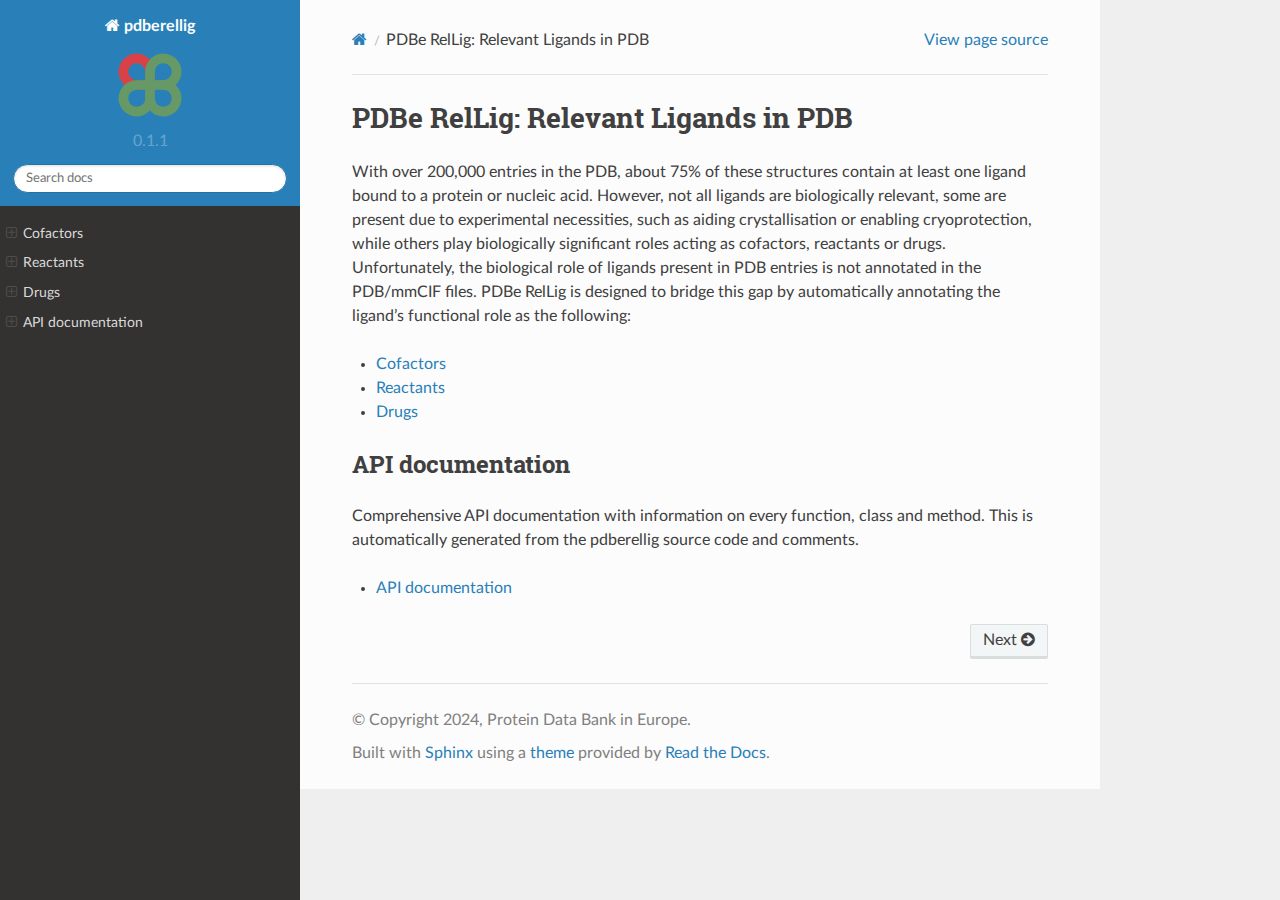
==== index.html @ 91ac5094 "deploy: 54337a96a2cb39eac7a4ba0f6987382b435b58b2" ====
<!DOCTYPE html>
<html class="writer-html5" lang="en" >
<head>
  <meta charset="utf-8" /><meta name="generator" content="Docutils 0.18.1: http://docutils.sourceforge.net/" />

  <meta name="viewport" content="width=device-width, initial-scale=1.0" />
  <title>PDBe RelLig: Relevant Ligands in PDB &mdash; pdberellig 0.1.1 documentation</title>
      <link rel="stylesheet" href="_static/pygments.css" type="text/css" />
      <link rel="stylesheet" href="_static/css/theme.css" type="text/css" />
      <link rel="stylesheet" href="_static/css/styles.css" type="text/css" />
  <!--[if lt IE 9]>
    <script src="_static/js/html5shiv.min.js"></script>
  <![endif]-->
  
        <script src="_static/jquery.js?v=5d32c60e"></script>
        <script src="_static/_sphinx_javascript_frameworks_compat.js?v=2cd50e6c"></script>
        <script src="_static/documentation_options.js?v=a58bc63e"></script>
        <script src="_static/doctools.js?v=9a2dae69"></script>
        <script src="_static/sphinx_highlight.js?v=dc90522c"></script>
    <script src="_static/js/theme.js"></script>
    <link rel="index" title="Index" href="genindex.html" />
    <link rel="search" title="Search" href="search.html" />
    <link rel="next" title="Cofactors" href="documentation/cofactors.html" /> 
</head>

<body class="wy-body-for-nav"> 
  <div class="wy-grid-for-nav">
    <nav data-toggle="wy-nav-shift" class="wy-nav-side">
      <div class="wy-side-scroll">
        <div class="wy-side-nav-search" >

          
          
          <a href="#" class="icon icon-home">
            pdberellig
              <img src="_static/logo.png" class="logo" alt="Logo"/>
          </a>
              <div class="version">
                0.1.1
              </div>
<div role="search">
  <form id="rtd-search-form" class="wy-form" action="search.html" method="get">
    <input type="text" name="q" placeholder="Search docs" aria-label="Search docs" />
    <input type="hidden" name="check_keywords" value="yes" />
    <input type="hidden" name="area" value="default" />
  </form>
</div>
        </div><div class="wy-menu wy-menu-vertical" data-spy="affix" role="navigation" aria-label="Navigation menu">
              <ul>
<li class="toctree-l1"><a class="reference internal" href="documentation/cofactors.html">Cofactors</a><ul>
<li class="toctree-l2"><a class="reference internal" href="documentation/cofactors.html#annotation-process">Annotation process</a></li>
<li class="toctree-l2"><a class="reference internal" href="documentation/cofactors.html#data">Data</a></li>
<li class="toctree-l2"><a class="reference internal" href="documentation/cofactors.html#examples">Examples</a></li>
</ul>
</li>
<li class="toctree-l1"><a class="reference internal" href="documentation/reactants.html">Reactants</a><ul>
<li class="toctree-l2"><a class="reference internal" href="documentation/reactants.html#annotation-process">Annotation process</a></li>
<li class="toctree-l2"><a class="reference internal" href="documentation/reactants.html#example">Example</a></li>
</ul>
</li>
<li class="toctree-l1"><a class="reference internal" href="documentation/drugs.html">Drugs</a><ul>
<li class="toctree-l2"><a class="reference internal" href="documentation/drugs.html#annotation-process">Annotation process</a></li>
<li class="toctree-l2"><a class="reference internal" href="documentation/drugs.html#example">Example</a></li>
</ul>
</li>
</ul>
<ul>
<li class="toctree-l1"><a class="reference internal" href="api.html">API documentation</a><ul>
<li class="toctree-l2"><a class="reference internal" href="pdberellig.core.html">core</a><ul>
<li class="toctree-l3"><a class="reference internal" href="pdberellig.core.html#pdberellig-core-cofactors">pdberellig.core.cofactors</a></li>
<li class="toctree-l3"><a class="reference internal" href="pdberellig.core.html#pdberellig-core-reactants">pdberellig.core.reactants</a></li>
<li class="toctree-l3"><a class="reference internal" href="pdberellig.core.html#pdberellig-core-drugs">pdberellig.core.drugs</a></li>
</ul>
</li>
<li class="toctree-l2"><a class="reference internal" href="pdberellig.helpers.html">helpers</a><ul>
<li class="toctree-l3"><a class="reference internal" href="pdberellig.helpers.html#pdberellig-helpers-utils">pdberellig.helpers.utils</a></li>
<li class="toctree-l3"><a class="reference internal" href="pdberellig.helpers.html#module-pdberellig.helpers.file_utils">pdberellig.helpers.file_utils</a><ul>
<li class="toctree-l4"><a class="reference internal" href="pdberellig.helpers.html#pdberellig.helpers.file_utils.get_chebi_iterator"><code class="docutils literal notranslate"><span class="pre">get_chebi_iterator()</span></code></a></li>
<li class="toctree-l4"><a class="reference internal" href="pdberellig.helpers.html#pdberellig.helpers.file_utils.get_cif_path"><code class="docutils literal notranslate"><span class="pre">get_cif_path()</span></code></a></li>
</ul>
</li>
</ul>
</li>
</ul>
</li>
</ul>

        </div>
      </div>
    </nav>

    <section data-toggle="wy-nav-shift" class="wy-nav-content-wrap"><nav class="wy-nav-top" aria-label="Mobile navigation menu" >
          <i data-toggle="wy-nav-top" class="fa fa-bars"></i>
          <a href="#">pdberellig</a>
      </nav>

      <div class="wy-nav-content">
        <div class="rst-content">
          <div role="navigation" aria-label="Page navigation">
  <ul class="wy-breadcrumbs">
      <li><a href="#" class="icon icon-home" aria-label="Home"></a></li>
      <li class="breadcrumb-item active">PDBe RelLig: Relevant Ligands in PDB</li>
      <li class="wy-breadcrumbs-aside">
            <a href="_sources/index.md.txt" rel="nofollow"> View page source</a>
      </li>
  </ul>
  <hr/>
</div>
          <div role="main" class="document" itemscope="itemscope" itemtype="http://schema.org/Article">
           <div itemprop="articleBody">
             
  <section id="pdbe-rellig-relevant-ligands-in-pdb">
<h1>PDBe RelLig: Relevant Ligands in PDB<a class="headerlink" href="#pdbe-rellig-relevant-ligands-in-pdb" title="Link to this heading"></a></h1>
<p>With over 200,000 entries in the PDB, about 75% of these structures contain at least one ligand bound to a protein or nucleic acid. However, not all ligands are biologically relevant, some are present due to experimental necessities, such as aiding crystallisation or enabling cryoprotection, while others play biologically significant roles acting as cofactors, reactants or drugs. Unfortunately, the biological role of ligands present in PDB entries is not annotated in the PDB/mmCIF files.
PDBe RelLig is designed to bridge this gap by automatically annotating the ligand’s functional role as the following:</p>
<div class="toctree-wrapper compound">
<ul>
<li class="toctree-l1"><a class="reference internal" href="documentation/cofactors.html">Cofactors</a></li>
<li class="toctree-l1"><a class="reference internal" href="documentation/reactants.html">Reactants</a></li>
<li class="toctree-l1"><a class="reference internal" href="documentation/drugs.html">Drugs</a></li>
</ul>
</div>
<section id="api-documentation">
<h2>API documentation<a class="headerlink" href="#api-documentation" title="Link to this heading"></a></h2>
<p>Comprehensive API documentation with information on every function, class and method. This is automatically generated from the pdberellig source code and comments.</p>
<div class="toctree-wrapper compound">
<ul>
<li class="toctree-l1"><a class="reference internal" href="api.html">API documentation</a></li>
</ul>
</div>
</section>
</section>


           </div>
          </div>
          <footer><div class="rst-footer-buttons" role="navigation" aria-label="Footer">
        <a href="documentation/cofactors.html" class="btn btn-neutral float-right" title="Cofactors" accesskey="n" rel="next">Next <span class="fa fa-arrow-circle-right" aria-hidden="true"></span></a>
    </div>

  <hr/>

  <div role="contentinfo">
    <p>&#169; Copyright 2024, Protein Data Bank in Europe.</p>
  </div>

  Built with <a href="https://www.sphinx-doc.org/">Sphinx</a> using a
    <a href="https://github.com/readthedocs/sphinx_rtd_theme">theme</a>
    provided by <a href="https://readthedocs.org">Read the Docs</a>.
   

</footer>
        </div>
      </div>
    </section>
  </div>
  <script>
      jQuery(function () {
          SphinxRtdTheme.Navigation.enable(true);
      });
  </script> 

</body>
</html>
---- _static/pygments.css ----
pre { line-height: 125%; }
td.linenos .normal { color: inherit; background-color: transparent; padding-left: 5px; padding-right: 5px; }
span.linenos { color: inherit; background-color: transparent; padding-left: 5px; padding-right: 5px; }
td.linenos .special { color: #000000; background-color: #ffffc0; padding-left: 5px; padding-right: 5px; }
span.linenos.special { color: #000000; background-color: #ffffc0; padding-left: 5px; padding-right: 5px; }
.highlight .hll { background-color: #ffffcc }
.highlight { background: #eeffcc; }
.highlight .c { color: #408090; font-style: italic } /* Comment */
.highlight .err { border: 1px solid #FF0000 } /* Error */
.highlight .k { color: #007020; font-weight: bold } /* Keyword */
.highlight .o { color: #666666 } /* Operator */
.highlight .ch { color: #408090; font-style: italic } /* Comment.Hashbang */
.highlight .cm { color: #408090; font-style: italic } /* Comment.Multiline */
.highlight .cp { color: #007020 } /* Comment.Preproc */
.highlight .cpf { color: #408090; font-style: italic } /* Comment.PreprocFile */
.highlight .c1 { color: #408090; font-style: italic } /* Comment.Single */
.highlight .cs { color: #408090; background-color: #fff0f0 } /* Comment.Special */
.highlight .gd { color: #A00000 } /* Generic.Deleted */
.highlight .ge { font-style: italic } /* Generic.Emph */
.highlight .ges { font-weight: bold; font-style: italic } /* Generic.EmphStrong */
.highlight .gr { color: #FF0000 } /* Generic.Error */
.highlight .gh { color: #000080; font-weight: bold } /* Generic.Heading */
.highlight .gi { color: #00A000 } /* Generic.Inserted */
.highlight .go { color: #333333 } /* Generic.Output */
.highlight .gp { color: #c65d09; font-weight: bold } /* Generic.Prompt */
.highlight .gs { font-weight: bold } /* Generic.Strong */
.highlight .gu { color: #800080; font-weight: bold } /* Generic.Subheading */
.highlight .gt { color: #0044DD } /* Generic.Traceback */
.highlight .kc { color: #007020; font-weight: bold } /* Keyword.Constant */
.highlight .kd { color: #007020; font-weight: bold } /* Keyword.Declaration */
.highlight .kn { color: #007020; font-weight: bold } /* Keyword.Namespace */
.highlight .kp { color: #007020 } /* Keyword.Pseudo */
.highlight .kr { color: #007020; font-weight: bold } /* Keyword.Reserved */
.highlight .kt { color: #902000 } /* Keyword.Type */
.highlight .m { color: #208050 } /* Literal.Number */
.highlight .s { color: #4070a0 } /* Literal.String */
.highlight .na { color: #4070a0 } /* Name.Attribute */
.highlight .nb { color: #007020 } /* Name.Builtin */
.highlight .nc { color: #0e84b5; font-weight: bold } /* Name.Class */
.highlight .no { color: #60add5 } /* Name.Constant */
.highlight .nd { color: #555555; font-weight: bold } /* Name.Decorator */
.highlight .ni { color: #d55537; font-weight: bold } /* Name.Entity */
.highlight .ne { color: #007020 } /* Name.Exception */
.highlight .nf { color: #06287e } /* Name.Function */
.highlight .nl { color: #002070; font-weight: bold } /* Name.Label */
.highlight .nn { color: #0e84b5; font-weight: bold } /* Name.Namespace */
.highlight .nt { color: #062873; font-weight: bold } /* Name.Tag */
.highlight .nv { color: #bb60d5 } /* Name.Variable */
.highlight .ow { color: #007020; font-weight: bold } /* Operator.Word */
.highlight .w { color: #bbbbbb } /* Text.Whitespace */
.highlight .mb { color: #208050 } /* Literal.Number.Bin */
.highlight .mf { color: #208050 } /* Literal.Number.Float */
.highlight .mh { color: #208050 } /* Literal.Number.Hex */
.highlight .mi { color: #208050 } /* Literal.Number.Integer */
.highlight .mo { color: #208050 } /* Literal.Number.Oct */
.highlight .sa { color: #4070a0 } /* Literal.String.Affix */
.highlight .sb { color: #4070a0 } /* Literal.String.Backtick */
.highlight .sc { color: #4070a0 } /* Literal.String.Char */
.highlight .dl { color: #4070a0 } /* Literal.String.Delimiter */
.highlight .sd { color: #4070a0; font-style: italic } /* Literal.String.Doc */
.highlight .s2 { color: #4070a0 } /* Literal.String.Double */
.highlight .se { color: #4070a0; font-weight: bold } /* Literal.String.Escape */
.highlight .sh { color: #4070a0 } /* Literal.String.Heredoc */
.highlight .si { color: #70a0d0; font-style: italic } /* Literal.String.Interpol */
.highlight .sx { color: #c65d09 } /* Literal.String.Other */
.highlight .sr { color: #235388 } /* Literal.String.Regex */
.highlight .s1 { color: #4070a0 } /* Literal.String.Single */
.highlight .ss { color: #517918 } /* Literal.String.Symbol */
.highlight .bp { color: #007020 } /* Name.Builtin.Pseudo */
.highlight .fm { color: #06287e } /* Name.Function.Magic */
.highlight .vc { color: #bb60d5 } /* Name.Variable.Class */
.highlight .vg { color: #bb60d5 } /* Name.Variable.Global */
.highlight .vi { color: #bb60d5 } /* Name.Variable.Instance */
.highlight .vm { color: #bb60d5 } /* Name.Variable.Magic */
.highlight .il { color: #208050 } /* Literal.Number.Integer.Long */
---- _static/css/theme.css ----
html{box-sizing:border-box}*,:after,:before{box-sizing:inherit}article,aside,details,figcaption,figure,footer,header,hgroup,nav,section{display:block}audio,canvas,video{display:inline-block;*display:inline;*zoom:1}[hidden],audio:not([controls]){display:none}*{-webkit-box-sizing:border-box;-moz-box-sizing:border-box;box-sizing:border-box}html{font-size:100%;-webkit-text-size-adjust:100%;-ms-text-size-adjust:100%}body{margin:0}a:active,a:hover{outline:0}abbr[title]{border-bottom:1px dotted}b,strong{font-weight:700}blockquote{margin:0}dfn{font-style:italic}ins{background:#ff9;text-decoration:none}ins,mark{color:#000}mark{background:#ff0;font-style:italic;font-weight:700}.rst-content code,.rst-content tt,code,kbd,pre,samp{font-family:monospace,serif;_font-family:courier new,monospace;font-size:1em}pre{white-space:pre}q{quotes:none}q:after,q:before{content:"";content:none}small{font-size:85%}sub,sup{font-size:75%;line-height:0;position:relative;vertical-align:baseline}sup{top:-.5em}sub{bottom:-.25em}dl,ol,ul{margin:0;padding:0;list-style:none;list-style-image:none}li{list-style:none}dd{margin:0}img{border:0;-ms-interpolation-mode:bicubic;vertical-align:middle;max-width:100%}svg:not(:root){overflow:hidden}figure,form{margin:0}label{cursor:pointer}button,input,select,textarea{font-size:100%;margin:0;vertical-align:baseline;*vertical-align:middle}button,input{line-height:normal}button,input[type=button],input[type=reset],input[type=submit]{cursor:pointer;-webkit-appearance:button;*overflow:visible}button[disabled],input[disabled]{cursor:default}input[type=search]{-webkit-appearance:textfield;-moz-box-sizing:content-box;-webkit-box-sizing:content-box;box-sizing:content-box}textarea{resize:vertical}table{border-collapse:collapse;border-spacing:0}td{vertical-align:top}.chromeframe{margin:.2em 0;background:#ccc;color:#000;padding:.2em 0}.ir{display:block;border:0;text-indent:-999em;overflow:hidden;background-color:transparent;background-repeat:no-repeat;text-align:left;direction:ltr;*line-height:0}.ir br{display:none}.hidden{display:none!important;visibility:hidden}.visuallyhidden{border:0;clip:rect(0 0 0 0);height:1px;margin:-1px;overflow:hidden;padding:0;position:absolute;width:1px}.visuallyhidden.focusable:active,.visuallyhidden.focusable:focus{clip:auto;height:auto;margin:0;overflow:visible;position:static;width:auto}.invisible{visibility:hidden}.relative{position:relative}big,small{font-size:100%}@media print{body,html,section{background:none!important}*{box-shadow:none!important;text-shadow:none!important;filter:none!important;-ms-filter:none!important}a,a:visited{text-decoration:underline}.ir a:after,a[href^="#"]:after,a[href^="javascript:"]:after{content:""}blockquote,pre{page-break-inside:avoid}thead{display:table-header-group}img,tr{page-break-inside:avoid}img{max-width:100%!important}@page{margin:.5cm}.rst-content .toctree-wrapper>p.caption,h2,h3,p{orphans:3;widows:3}.rst-content .toctree-wrapper>p.caption,h2,h3{page-break-after:avoid}}.btn,.fa:before,.icon:before,.rst-content .admonition,.rst-content .admonition-title:before,.rst-content .admonition-todo,.rst-content .attention,.rst-content .caution,.rst-content .code-block-caption .headerlink:before,.rst-content .danger,.rst-content .eqno .headerlink:before,.rst-content .error,.rst-content .hint,.rst-content .important,.rst-content .note,.rst-content .seealso,.rst-content .tip,.rst-content .warning,.rst-content code.download span:first-child:before,.rst-content dl dt .headerlink:before,.rst-content h1 .headerlink:before,.rst-content h2 .headerlink:before,.rst-content h3 .headerlink:before,.rst-content h4 .headerlink:before,.rst-content h5 .headerlink:before,.rst-content h6 .headerlink:before,.rst-content p.caption .headerlink:before,.rst-content p .headerlink:before,.rst-content table>caption .headerlink:before,.rst-content tt.download span:first-child:before,.wy-alert,.wy-dropdown .caret:before,.wy-inline-validate.wy-inline-validate-danger .wy-input-context:before,.wy-inline-validate.wy-inline-validate-info .wy-input-context:before,.wy-inline-validate.wy-inline-validate-success .wy-input-context:before,.wy-inline-validate.wy-inline-validate-warning .wy-input-context:before,.wy-menu-vertical li.current>a button.toctree-expand:before,.wy-menu-vertical li.on a button.toctree-expand:before,.wy-menu-vertical li button.toctree-expand:before,input[type=color],input[type=date],input[type=datetime-local],input[type=datetime],input[type=email],input[type=month],input[type=number],input[type=password],input[type=search],input[type=tel],input[type=text],input[type=time],input[type=url],input[type=week],select,textarea{-webkit-font-smoothing:antialiased}.clearfix{*zoom:1}.clearfix:after,.clearfix:before{display:table;content:""}.clearfix:after{clear:both}/*!
 *  Font Awesome 4.7.0 by @davegandy - http://fontawesome.io - @fontawesome
 *  License - http://fontawesome.io/license (Font: SIL OFL 1.1, CSS: MIT License)
 */@font-face{font-family:FontAwesome;src:url(fonts/fontawesome-webfont.eot?674f50d287a8c48dc19ba404d20fe713);src:url(fonts/fontawesome-webfont.eot?674f50d287a8c48dc19ba404d20fe713?#iefix&v=4.7.0) format("embedded-opentype"),url(fonts/fontawesome-webfont.woff2?af7ae505a9eed503f8b8e6982036873e) format("woff2"),url(fonts/fontawesome-webfont.woff?fee66e712a8a08eef5805a46892932ad) format("woff"),url(fonts/fontawesome-webfont.ttf?b06871f281fee6b241d60582ae9369b9) format("truetype"),url(fonts/fontawesome-webfont.svg?912ec66d7572ff821749319396470bde#fontawesomeregular) format("svg");font-weight:400;font-style:normal}.fa,.icon,.rst-content .admonition-title,.rst-content .code-block-caption .headerlink,.rst-content .eqno .headerlink,.rst-content code.download span:first-child,.rst-content dl dt .headerlink,.rst-content h1 .headerlink,.rst-content h2 .headerlink,.rst-content h3 .headerlink,.rst-content h4 .headerlink,.rst-content h5 .headerlink,.rst-content h6 .headerlink,.rst-content p.caption .headerlink,.rst-content p .headerlink,.rst-content table>caption .headerlink,.rst-content tt.download span:first-child,.wy-menu-vertical li.current>a button.toctree-expand,.wy-menu-vertical li.on a button.toctree-expand,.wy-menu-vertical li button.toctree-expand{display:inline-block;font:normal normal normal 14px/1 FontAwesome;font-size:inherit;text-rendering:auto;-webkit-font-smoothing:antialiased;-moz-osx-font-smoothing:grayscale}.fa-lg{font-size:1.33333em;line-height:.75em;vertical-align:-15%}.fa-2x{font-size:2em}.fa-3x{font-size:3em}.fa-4x{font-size:4em}.fa-5x{font-size:5em}.fa-fw{width:1.28571em;text-align:center}.fa-ul{padding-left:0;margin-left:2.14286em;list-style-type:none}.fa-ul>li{position:relative}.fa-li{position:absolute;left:-2.14286em;width:2.14286em;top:.14286em;text-align:center}.fa-li.fa-lg{left:-1.85714em}.fa-border{padding:.2em .25em .15em;border:.08em solid #eee;border-radius:.1em}.fa-pull-left{float:left}.fa-pull-right{float:right}.fa-pull-left.icon,.fa.fa-pull-left,.rst-content .code-block-caption .fa-pull-left.headerlink,.rst-content .eqno .fa-pull-left.headerlink,.rst-content .fa-pull-left.admonition-title,.rst-content code.download span.fa-pull-left:first-child,.rst-content dl dt .fa-pull-left.headerlink,.rst-content h1 .fa-pull-left.headerlink,.rst-content h2 .fa-pull-left.headerlink,.rst-content h3 .fa-pull-left.headerlink,.rst-content h4 .fa-pull-left.headerlink,.rst-content h5 .fa-pull-left.headerlink,.rst-content h6 .fa-pull-left.headerlink,.rst-content p .fa-pull-left.headerlink,.rst-content table>caption .fa-pull-left.headerlink,.rst-content tt.download span.fa-pull-left:first-child,.wy-menu-vertical li.current>a button.fa-pull-left.toctree-expand,.wy-menu-vertical li.on a button.fa-pull-left.toctree-expand,.wy-menu-vertical li button.fa-pull-left.toctree-expand{margin-right:.3em}.fa-pull-right.icon,.fa.fa-pull-right,.rst-content .code-block-caption .fa-pull-right.headerlink,.rst-content .eqno .fa-pull-right.headerlink,.rst-content .fa-pull-right.admonition-title,.rst-content code.download span.fa-pull-right:first-child,.rst-content dl dt .fa-pull-right.headerlink,.rst-content h1 .fa-pull-right.headerlink,.rst-content h2 .fa-pull-right.headerlink,.rst-content h3 .fa-pull-right.headerlink,.rst-content h4 .fa-pull-right.headerlink,.rst-content h5 .fa-pull-right.headerlink,.rst-content h6 .fa-pull-right.headerlink,.rst-content p .fa-pull-right.headerlink,.rst-content table>caption .fa-pull-right.headerlink,.rst-content tt.download span.fa-pull-right:first-child,.wy-menu-vertical li.current>a button.fa-pull-right.toctree-expand,.wy-menu-vertical li.on a button.fa-pull-right.toctree-expand,.wy-menu-vertical li button.fa-pull-right.toctree-expand{margin-left:.3em}.pull-right{float:right}.pull-left{float:left}.fa.pull-left,.pull-left.icon,.rst-content .code-block-caption .pull-left.headerlink,.rst-content .eqno .pull-left.headerlink,.rst-content .pull-left.admonition-title,.rst-content code.download span.pull-left:first-child,.rst-content dl dt .pull-left.headerlink,.rst-content h1 .pull-left.headerlink,.rst-content h2 .pull-left.headerlink,.rst-content h3 .pull-left.headerlink,.rst-content h4 .pull-left.headerlink,.rst-content h5 .pull-left.headerlink,.rst-content h6 .pull-left.headerlink,.rst-content p .pull-left.headerlink,.rst-content table>caption .pull-left.headerlink,.rst-content tt.download span.pull-left:first-child,.wy-menu-vertical li.current>a button.pull-left.toctree-expand,.wy-menu-vertical li.on a button.pull-left.toctree-expand,.wy-menu-vertical li button.pull-left.toctree-expand{margin-right:.3em}.fa.pull-right,.pull-right.icon,.rst-content .code-block-caption .pull-right.headerlink,.rst-content .eqno .pull-right.headerlink,.rst-content .pull-right.admonition-title,.rst-content code.download span.pull-right:first-child,.rst-content dl dt .pull-right.headerlink,.rst-content h1 .pull-right.headerlink,.rst-content h2 .pull-right.headerlink,.rst-content h3 .pull-right.headerlink,.rst-content h4 .pull-right.headerlink,.rst-content h5 .pull-right.headerlink,.rst-content h6 .pull-right.headerlink,.rst-content p .pull-right.headerlink,.rst-content table>caption .pull-right.headerlink,.rst-content tt.download span.pull-right:first-child,.wy-menu-vertical li.current>a button.pull-right.toctree-expand,.wy-menu-vertical li.on a button.pull-right.toctree-expand,.wy-menu-vertical li button.pull-right.toctree-expand{margin-left:.3em}.fa-spin{-webkit-animation:fa-spin 2s linear infinite;animation:fa-spin 2s linear infinite}.fa-pulse{-webkit-animation:fa-spin 1s steps(8) infinite;animation:fa-spin 1s steps(8) infinite}@-webkit-keyframes fa-spin{0%{-webkit-transform:rotate(0deg);transform:rotate(0deg)}to{-webkit-transform:rotate(359deg);transform:rotate(359deg)}}@keyframes fa-spin{0%{-webkit-transform:rotate(0deg);transform:rotate(0deg)}to{-webkit-transform:rotate(359deg);transform:rotate(359deg)}}.fa-rotate-90{-ms-filter:"progid:DXImageTransform.Microsoft.BasicImage(rotation=1)";-webkit-transform:rotate(90deg);-ms-transform:rotate(90deg);transform:rotate(90deg)}.fa-rotate-180{-ms-filter:"progid:DXImageTransform.Microsoft.BasicImage(rotation=2)";-webkit-transform:rotate(180deg);-ms-transform:rotate(180deg);transform:rotate(180deg)}.fa-rotate-270{-ms-filter:"progid:DXImageTransform.Microsoft.BasicImage(rotation=3)";-webkit-transform:rotate(270deg);-ms-transform:rotate(270deg);transform:rotate(270deg)}.fa-flip-horizontal{-ms-filter:"progid:DXImageTransform.Microsoft.BasicImage(rotation=0, mirror=1)";-webkit-transform:scaleX(-1);-ms-transform:scaleX(-1);transform:scaleX(-1)}.fa-flip-vertical{-ms-filter:"progid:DXImageTransform.Microsoft.BasicImage(rotation=2, mirror=1)";-webkit-transform:scaleY(-1);-ms-transform:scaleY(-1);transform:scaleY(-1)}:root .fa-flip-horizontal,:root .fa-flip-vertical,:root .fa-rotate-90,:root .fa-rotate-180,:root .fa-rotate-270{filter:none}.fa-stack{position:relative;display:inline-block;width:2em;height:2em;line-height:2em;vertical-align:middle}.fa-stack-1x,.fa-stack-2x{position:absolute;left:0;width:100%;text-align:center}.fa-stack-1x{line-height:inherit}.fa-stack-2x{font-size:2em}.fa-inverse{color:#fff}.fa-glass:before{content:""}.fa-music:before{content:""}.fa-search:before,.icon-search:before{content:""}.fa-envelope-o:before{content:""}.fa-heart:before{content:""}.fa-star:before{content:""}.fa-star-o:before{content:""}.fa-user:before{content:""}.fa-film:before{content:""}.fa-th-large:before{content:""}.fa-th:before{content:""}.fa-th-list:before{content:""}.fa-check:before{content:""}.fa-close:before,.fa-remove:before,.fa-times:before{content:""}.fa-search-plus:before{content:""}.fa-search-minus:before{content:""}.fa-power-off:before{content:""}.fa-signal:before{content:""}.fa-cog:before,.fa-gear:before{content:""}.fa-trash-o:before{content:""}.fa-home:before,.icon-home:before{content:""}.fa-file-o:before{content:""}.fa-clock-o:before{content:""}.fa-road:before{content:""}.fa-download:before,.rst-content code.download span:first-child:before,.rst-content tt.download span:first-child:before{content:""}.fa-arrow-circle-o-down:before{content:""}.fa-arrow-circle-o-up:before{content:""}.fa-inbox:before{content:""}.fa-play-circle-o:before{content:""}.fa-repeat:before,.fa-rotate-right:before{content:""}.fa-refresh:before{content:""}.fa-list-alt:before{content:""}.fa-lock:before{content:""}.fa-flag:before{content:""}.fa-headphones:before{content:""}.fa-volume-off:before{content:""}.fa-volume-down:before{content:""}.fa-volume-up:before{content:""}.fa-qrcode:before{content:""}.fa-barcode:before{content:""}.fa-tag:before{content:""}.fa-tags:before{content:""}.fa-book:before,.icon-book:before{content:""}.fa-bookmark:before{content:""}.fa-print:before{content:""}.fa-camera:before{content:""}.fa-font:before{content:""}.fa-bold:before{content:""}.fa-italic:before{content:""}.fa-text-height:before{content:""}.fa-text-width:before{content:""}.fa-align-left:before{content:""}.fa-align-center:before{content:""}.fa-align-right:before{content:""}.fa-align-justify:before{content:""}.fa-list:before{content:""}.fa-dedent:before,.fa-outdent:before{content:""}.fa-indent:before{content:""}.fa-video-camera:before{content:""}.fa-image:before,.fa-photo:before,.fa-picture-o:before{content:""}.fa-pencil:before{content:""}.fa-map-marker:before{content:""}.fa-adjust:before{content:""}.fa-tint:before{content:""}.fa-edit:before,.fa-pencil-square-o:before{content:""}.fa-share-square-o:before{content:""}.fa-check-square-o:before{content:""}.fa-arrows:before{content:""}.fa-step-backward:before{content:""}.fa-fast-backward:before{content:""}.fa-backward:before{content:""}.fa-play:before{content:""}.fa-pause:before{content:""}.fa-stop:before{content:""}.fa-forward:before{content:""}.fa-fast-forward:before{content:""}.fa-step-forward:before{content:""}.fa-eject:before{content:""}.fa-chevron-left:before{content:""}.fa-chevron-right:before{content:""}.fa-plus-circle:before{content:""}.fa-minus-circle:before{content:""}.fa-times-circle:before,.wy-inline-validate.wy-inline-validate-danger .wy-input-context:before{content:""}.fa-check-circle:before,.wy-inline-validate.wy-inline-validate-success .wy-input-context:before{content:""}.fa-question-circle:before{content:""}.fa-info-circle:before{content:""}.fa-crosshairs:before{content:""}.fa-times-circle-o:before{content:""}.fa-check-circle-o:before{content:""}.fa-ban:before{content:""}.fa-arrow-left:before{content:""}.fa-arrow-right:before{content:""}.fa-arrow-up:before{content:""}.fa-arrow-down:before{content:""}.fa-mail-forward:before,.fa-share:before{content:""}.fa-expand:before{content:""}.fa-compress:before{content:""}.fa-plus:before{content:""}.fa-minus:before{content:""}.fa-asterisk:before{content:""}.fa-exclamation-circle:before,.rst-content .admonition-title:before,.wy-inline-validate.wy-inline-validate-info .wy-input-context:before,.wy-inline-validate.wy-inline-validate-warning .wy-input-context:before{content:""}.fa-gift:before{content:""}.fa-leaf:before{content:""}.fa-fire:before,.icon-fire:before{content:""}.fa-eye:before{content:""}.fa-eye-slash:before{content:""}.fa-exclamation-triangle:before,.fa-warning:before{content:""}.fa-plane:before{content:""}.fa-calendar:before{content:""}.fa-random:before{content:""}.fa-comment:before{content:""}.fa-magnet:before{content:""}.fa-chevron-up:before{content:""}.fa-chevron-down:before{content:""}.fa-retweet:before{content:""}.fa-shopping-cart:before{content:""}.fa-folder:before{content:""}.fa-folder-open:before{content:""}.fa-arrows-v:before{content:""}.fa-arrows-h:before{content:""}.fa-bar-chart-o:before,.fa-bar-chart:before{content:""}.fa-twitter-square:before{content:""}.fa-facebook-square:before{content:""}.fa-camera-retro:before{content:""}.fa-key:before{content:""}.fa-cogs:before,.fa-gears:before{content:""}.fa-comments:before{content:""}.fa-thumbs-o-up:before{content:""}.fa-thumbs-o-down:before{content:""}.fa-star-half:before{content:""}.fa-heart-o:before{content:""}.fa-sign-out:before{content:""}.fa-linkedin-square:before{content:""}.fa-thumb-tack:before{content:""}.fa-external-link:before{content:""}.fa-sign-in:before{content:""}.fa-trophy:before{content:""}.fa-github-square:before{content:""}.fa-upload:before{content:""}.fa-lemon-o:before{content:""}.fa-phone:before{content:""}.fa-square-o:before{content:""}.fa-bookmark-o:before{content:""}.fa-phone-square:before{content:""}.fa-twitter:before{content:""}.fa-facebook-f:before,.fa-facebook:before{content:""}.fa-github:before,.icon-github:before{content:""}.fa-unlock:before{content:""}.fa-credit-card:before{content:""}.fa-feed:before,.fa-rss:before{content:""}.fa-hdd-o:before{content:""}.fa-bullhorn:before{content:""}.fa-bell:before{content:""}.fa-certificate:before{content:""}.fa-hand-o-right:before{content:""}.fa-hand-o-left:before{content:""}.fa-hand-o-up:before{content:""}.fa-hand-o-down:before{content:""}.fa-arrow-circle-left:before,.icon-circle-arrow-left:before{content:""}.fa-arrow-circle-right:before,.icon-circle-arrow-right:before{content:""}.fa-arrow-circle-up:before{content:""}.fa-arrow-circle-down:before{content:""}.fa-globe:before{content:""}.fa-wrench:before{content:""}.fa-tasks:before{content:""}.fa-filter:before{content:""}.fa-briefcase:before{content:""}.fa-arrows-alt:before{content:""}.fa-group:before,.fa-users:before{content:""}.fa-chain:before,.fa-link:before,.icon-link:before{content:""}.fa-cloud:before{content:""}.fa-flask:before{content:""}.fa-cut:before,.fa-scissors:before{content:""}.fa-copy:before,.fa-files-o:before{content:""}.fa-paperclip:before{content:""}.fa-floppy-o:before,.fa-save:before{content:""}.fa-square:before{content:""}.fa-bars:before,.fa-navicon:before,.fa-reorder:before{content:""}.fa-list-ul:before{content:""}.fa-list-ol:before{content:""}.fa-strikethrough:before{content:""}.fa-underline:before{content:""}.fa-table:before{content:""}.fa-magic:before{content:""}.fa-truck:before{content:""}.fa-pinterest:before{content:""}.fa-pinterest-square:before{content:""}.fa-google-plus-square:before{content:""}.fa-google-plus:before{content:""}.fa-money:before{content:""}.fa-caret-down:before,.icon-caret-down:before,.wy-dropdown .caret:before{content:""}.fa-caret-up:before{content:""}.fa-caret-left:before{content:""}.fa-caret-right:before{content:""}.fa-columns:before{content:""}.fa-sort:before,.fa-unsorted:before{content:""}.fa-sort-desc:before,.fa-sort-down:before{content:""}.fa-sort-asc:before,.fa-sort-up:before{content:""}.fa-envelope:before{content:""}.fa-linkedin:before{content:""}.fa-rotate-left:before,.fa-undo:before{content:""}.fa-gavel:before,.fa-legal:before{content:""}.fa-dashboard:before,.fa-tachometer:before{content:""}.fa-comment-o:before{content:""}.fa-comments-o:before{content:""}.fa-bolt:before,.fa-flash:before{content:""}.fa-sitemap:before{content:""}.fa-umbrella:before{content:""}.fa-clipboard:before,.fa-paste:before{content:""}.fa-lightbulb-o:before{content:""}.fa-exchange:before{content:""}.fa-cloud-download:before{content:""}.fa-cloud-upload:before{content:""}.fa-user-md:before{content:""}.fa-stethoscope:before{content:""}.fa-suitcase:before{content:""}.fa-bell-o:before{content:""}.fa-coffee:before{content:""}.fa-cutlery:before{content:""}.fa-file-text-o:before{content:""}.fa-building-o:before{content:""}.fa-hospital-o:before{content:""}.fa-ambulance:before{content:""}.fa-medkit:before{content:""}.fa-fighter-jet:before{content:""}.fa-beer:before{content:""}.fa-h-square:before{content:""}.fa-plus-square:before{content:""}.fa-angle-double-left:before{content:""}.fa-angle-double-right:before{content:""}.fa-angle-double-up:before{content:""}.fa-angle-double-down:before{content:""}.fa-angle-left:before{content:""}.fa-angle-right:before{content:""}.fa-angle-up:before{content:""}.fa-angle-down:before{content:""}.fa-desktop:before{content:""}.fa-laptop:before{content:""}.fa-tablet:before{content:""}.fa-mobile-phone:before,.fa-mobile:before{content:""}.fa-circle-o:before{content:""}.fa-quote-left:before{content:""}.fa-quote-right:before{content:""}.fa-spinner:before{content:""}.fa-circle:before{content:""}.fa-mail-reply:before,.fa-reply:before{content:""}.fa-github-alt:before{content:""}.fa-folder-o:before{content:""}.fa-folder-open-o:before{content:""}.fa-smile-o:before{content:""}.fa-frown-o:before{content:""}.fa-meh-o:before{content:""}.fa-gamepad:before{content:""}.fa-keyboard-o:before{content:""}.fa-flag-o:before{content:""}.fa-flag-checkered:before{content:""}.fa-terminal:before{content:""}.fa-code:before{content:""}.fa-mail-reply-all:before,.fa-reply-all:before{content:""}.fa-star-half-empty:before,.fa-star-half-full:before,.fa-star-half-o:before{content:""}.fa-location-arrow:before{content:""}.fa-crop:before{content:""}.fa-code-fork:before{content:""}.fa-chain-broken:before,.fa-unlink:before{content:""}.fa-question:before{content:""}.fa-info:before{content:""}.fa-exclamation:before{content:""}.fa-superscript:before{content:""}.fa-subscript:before{content:""}.fa-eraser:before{content:""}.fa-puzzle-piece:before{content:""}.fa-microphone:before{content:""}.fa-microphone-slash:before{content:""}.fa-shield:before{content:""}.fa-calendar-o:before{content:""}.fa-fire-extinguisher:before{content:""}.fa-rocket:before{content:""}.fa-maxcdn:before{content:""}.fa-chevron-circle-left:before{content:""}.fa-chevron-circle-right:before{content:""}.fa-chevron-circle-up:before{content:""}.fa-chevron-circle-down:before{content:""}.fa-html5:before{content:""}.fa-css3:before{content:""}.fa-anchor:before{content:""}.fa-unlock-alt:before{content:""}.fa-bullseye:before{content:""}.fa-ellipsis-h:before{content:""}.fa-ellipsis-v:before{content:""}.fa-rss-square:before{content:""}.fa-play-circle:before{content:""}.fa-ticket:before{content:""}.fa-minus-square:before{content:""}.fa-minus-square-o:before,.wy-menu-vertical li.current>a button.toctree-expand:before,.wy-menu-vertical li.on a button.toctree-expand:before{content:""}.fa-level-up:before{content:""}.fa-level-down:before{content:""}.fa-check-square:before{content:""}.fa-pencil-square:before{content:""}.fa-external-link-square:before{content:""}.fa-share-square:before{content:""}.fa-compass:before{content:""}.fa-caret-square-o-down:before,.fa-toggle-down:before{content:""}.fa-caret-square-o-up:before,.fa-toggle-up:before{content:""}.fa-caret-square-o-right:before,.fa-toggle-right:before{content:""}.fa-eur:before,.fa-euro:before{content:""}.fa-gbp:before{content:""}.fa-dollar:before,.fa-usd:before{content:""}.fa-inr:before,.fa-rupee:before{content:""}.fa-cny:before,.fa-jpy:before,.fa-rmb:before,.fa-yen:before{content:""}.fa-rouble:before,.fa-rub:before,.fa-ruble:before{content:""}.fa-krw:before,.fa-won:before{content:""}.fa-bitcoin:before,.fa-btc:before{content:""}.fa-file:before{content:""}.fa-file-text:before{content:""}.fa-sort-alpha-asc:before{content:""}.fa-sort-alpha-desc:before{content:""}.fa-sort-amount-asc:before{content:""}.fa-sort-amount-desc:before{content:""}.fa-sort-numeric-asc:before{content:""}.fa-sort-numeric-desc:before{content:""}.fa-thumbs-up:before{content:""}.fa-thumbs-down:before{content:""}.fa-youtube-square:before{content:""}.fa-youtube:before{content:""}.fa-xing:before{content:""}.fa-xing-square:before{content:""}.fa-youtube-play:before{content:""}.fa-dropbox:before{content:""}.fa-stack-overflow:before{content:""}.fa-instagram:before{content:""}.fa-flickr:before{content:""}.fa-adn:before{content:""}.fa-bitbucket:before,.icon-bitbucket:before{content:""}.fa-bitbucket-square:before{content:""}.fa-tumblr:before{content:""}.fa-tumblr-square:before{content:""}.fa-long-arrow-down:before{content:""}.fa-long-arrow-up:before{content:""}.fa-long-arrow-left:before{content:""}.fa-long-arrow-right:before{content:""}.fa-apple:before{content:""}.fa-windows:before{content:""}.fa-android:before{content:""}.fa-linux:before{content:""}.fa-dribbble:before{content:""}.fa-skype:before{content:""}.fa-foursquare:before{content:""}.fa-trello:before{content:""}.fa-female:before{content:""}.fa-male:before{content:""}.fa-gittip:before,.fa-gratipay:before{content:""}.fa-sun-o:before{content:""}.fa-moon-o:before{content:""}.fa-archive:before{content:""}.fa-bug:before{content:""}.fa-vk:before{content:""}.fa-weibo:before{content:""}.fa-renren:before{content:""}.fa-pagelines:before{content:""}.fa-stack-exchange:before{content:""}.fa-arrow-circle-o-right:before{content:""}.fa-arrow-circle-o-left:before{content:""}.fa-caret-square-o-left:before,.fa-toggle-left:before{content:""}.fa-dot-circle-o:before{content:""}.fa-wheelchair:before{content:""}.fa-vimeo-square:before{content:""}.fa-try:before,.fa-turkish-lira:before{content:""}.fa-plus-square-o:before,.wy-menu-vertical li button.toctree-expand:before{content:""}.fa-space-shuttle:before{content:""}.fa-slack:before{content:""}.fa-envelope-square:before{content:""}.fa-wordpress:before{content:""}.fa-openid:before{content:""}.fa-bank:before,.fa-institution:before,.fa-university:before{content:""}.fa-graduation-cap:before,.fa-mortar-board:before{content:""}.fa-yahoo:before{content:""}.fa-google:before{content:""}.fa-reddit:before{content:""}.fa-reddit-square:before{content:""}.fa-stumbleupon-circle:before{content:""}.fa-stumbleupon:before{content:""}.fa-delicious:before{content:""}.fa-digg:before{content:""}.fa-pied-piper-pp:before{content:""}.fa-pied-piper-alt:before{content:""}.fa-drupal:before{content:""}.fa-joomla:before{content:""}.fa-language:before{content:""}.fa-fax:before{content:""}.fa-building:before{content:""}.fa-child:before{content:""}.fa-paw:before{content:""}.fa-spoon:before{content:""}.fa-cube:before{content:""}.fa-cubes:before{content:""}.fa-behance:before{content:""}.fa-behance-square:before{content:""}.fa-steam:before{content:""}.fa-steam-square:before{content:""}.fa-recycle:before{content:""}.fa-automobile:before,.fa-car:before{content:""}.fa-cab:before,.fa-taxi:before{content:""}.fa-tree:before{content:""}.fa-spotify:before{content:""}.fa-deviantart:before{content:""}.fa-soundcloud:before{content:""}.fa-database:before{content:""}.fa-file-pdf-o:before{content:""}.fa-file-word-o:before{content:""}.fa-file-excel-o:before{content:""}.fa-file-powerpoint-o:before{content:""}.fa-file-image-o:before,.fa-file-photo-o:before,.fa-file-picture-o:before{content:""}.fa-file-archive-o:before,.fa-file-zip-o:before{content:""}.fa-file-audio-o:before,.fa-file-sound-o:before{content:""}.fa-file-movie-o:before,.fa-file-video-o:before{content:""}.fa-file-code-o:before{content:""}.fa-vine:before{content:""}.fa-codepen:before{content:""}.fa-jsfiddle:before{content:""}.fa-life-bouy:before,.fa-life-buoy:before,.fa-life-ring:before,.fa-life-saver:before,.fa-support:before{content:""}.fa-circle-o-notch:before{content:""}.fa-ra:before,.fa-rebel:before,.fa-resistance:before{content:""}.fa-empire:before,.fa-ge:before{content:""}.fa-git-square:before{content:""}.fa-git:before{content:""}.fa-hacker-news:before,.fa-y-combinator-square:before,.fa-yc-square:before{content:""}.fa-tencent-weibo:before{content:""}.fa-qq:before{content:""}.fa-wechat:before,.fa-weixin:before{content:""}.fa-paper-plane:before,.fa-send:before{content:""}.fa-paper-plane-o:before,.fa-send-o:before{content:""}.fa-history:before{content:""}.fa-circle-thin:before{content:""}.fa-header:before{content:""}.fa-paragraph:before{content:""}.fa-sliders:before{content:""}.fa-share-alt:before{content:""}.fa-share-alt-square:before{content:""}.fa-bomb:before{content:""}.fa-futbol-o:before,.fa-soccer-ball-o:before{content:""}.fa-tty:before{content:""}.fa-binoculars:before{content:""}.fa-plug:before{content:""}.fa-slideshare:before{content:""}.fa-twitch:before{content:""}.fa-yelp:before{content:""}.fa-newspaper-o:before{content:""}.fa-wifi:before{content:""}.fa-calculator:before{content:""}.fa-paypal:before{content:""}.fa-google-wallet:before{content:""}.fa-cc-visa:before{content:""}.fa-cc-mastercard:before{content:""}.fa-cc-discover:before{content:""}.fa-cc-amex:before{content:""}.fa-cc-paypal:before{content:""}.fa-cc-stripe:before{content:""}.fa-bell-slash:before{content:""}.fa-bell-slash-o:before{content:""}.fa-trash:before{content:""}.fa-copyright:before{content:""}.fa-at:before{content:""}.fa-eyedropper:before{content:""}.fa-paint-brush:before{content:""}.fa-birthday-cake:before{content:""}.fa-area-chart:before{content:""}.fa-pie-chart:before{content:""}.fa-line-chart:before{content:""}.fa-lastfm:before{content:""}.fa-lastfm-square:before{content:""}.fa-toggle-off:before{content:""}.fa-toggle-on:before{content:""}.fa-bicycle:before{content:""}.fa-bus:before{content:""}.fa-ioxhost:before{content:""}.fa-angellist:before{content:""}.fa-cc:before{content:""}.fa-ils:before,.fa-shekel:before,.fa-sheqel:before{content:""}.fa-meanpath:before{content:""}.fa-buysellads:before{content:""}.fa-connectdevelop:before{content:""}.fa-dashcube:before{content:""}.fa-forumbee:before{content:""}.fa-leanpub:before{content:""}.fa-sellsy:before{content:""}.fa-shirtsinbulk:before{content:""}.fa-simplybuilt:before{content:""}.fa-skyatlas:before{content:""}.fa-cart-plus:before{content:""}.fa-cart-arrow-down:before{content:""}.fa-diamond:before{content:""}.fa-ship:before{content:""}.fa-user-secret:before{content:""}.fa-motorcycle:before{content:""}.fa-street-view:before{content:""}.fa-heartbeat:before{content:""}.fa-venus:before{content:""}.fa-mars:before{content:""}.fa-mercury:before{content:""}.fa-intersex:before,.fa-transgender:before{content:""}.fa-transgender-alt:before{content:""}.fa-venus-double:before{content:""}.fa-mars-double:before{content:""}.fa-venus-mars:before{content:""}.fa-mars-stroke:before{content:""}.fa-mars-stroke-v:before{content:""}.fa-mars-stroke-h:before{content:""}.fa-neuter:before{content:""}.fa-genderless:before{content:""}.fa-facebook-official:before{content:""}.fa-pinterest-p:before{content:""}.fa-whatsapp:before{content:""}.fa-server:before{content:""}.fa-user-plus:before{content:""}.fa-user-times:before{content:""}.fa-bed:before,.fa-hotel:before{content:""}.fa-viacoin:before{content:""}.fa-train:before{content:""}.fa-subway:before{content:""}.fa-medium:before{content:""}.fa-y-combinator:before,.fa-yc:before{content:""}.fa-optin-monster:before{content:""}.fa-opencart:before{content:""}.fa-expeditedssl:before{content:""}.fa-battery-4:before,.fa-battery-full:before,.fa-battery:before{content:""}.fa-battery-3:before,.fa-battery-three-quarters:before{content:""}.fa-battery-2:before,.fa-battery-half:before{content:""}.fa-battery-1:before,.fa-battery-quarter:before{content:""}.fa-battery-0:before,.fa-battery-empty:before{content:""}.fa-mouse-pointer:before{content:""}.fa-i-cursor:before{content:""}.fa-object-group:before{content:""}.fa-object-ungroup:before{content:""}.fa-sticky-note:before{content:""}.fa-sticky-note-o:before{content:""}.fa-cc-jcb:before{content:""}.fa-cc-diners-club:before{content:""}.fa-clone:before{content:""}.fa-balance-scale:before{content:""}.fa-hourglass-o:before{content:""}.fa-hourglass-1:before,.fa-hourglass-start:before{content:""}.fa-hourglass-2:before,.fa-hourglass-half:before{content:""}.fa-hourglass-3:before,.fa-hourglass-end:before{content:""}.fa-hourglass:before{content:""}.fa-hand-grab-o:before,.fa-hand-rock-o:before{content:""}.fa-hand-paper-o:before,.fa-hand-stop-o:before{content:""}.fa-hand-scissors-o:before{content:""}.fa-hand-lizard-o:before{content:""}.fa-hand-spock-o:before{content:""}.fa-hand-pointer-o:before{content:""}.fa-hand-peace-o:before{content:""}.fa-trademark:before{content:""}.fa-registered:before{content:""}.fa-creative-commons:before{content:""}.fa-gg:before{content:""}.fa-gg-circle:before{content:""}.fa-tripadvisor:before{content:""}.fa-odnoklassniki:before{content:""}.fa-odnoklassniki-square:before{content:""}.fa-get-pocket:before{content:""}.fa-wikipedia-w:before{content:""}.fa-safari:before{content:""}.fa-chrome:before{content:""}.fa-firefox:before{content:""}.fa-opera:before{content:""}.fa-internet-explorer:before{content:""}.fa-television:before,.fa-tv:before{content:""}.fa-contao:before{content:""}.fa-500px:before{content:""}.fa-amazon:before{content:""}.fa-calendar-plus-o:before{content:""}.fa-calendar-minus-o:before{content:""}.fa-calendar-times-o:before{content:""}.fa-calendar-check-o:before{content:""}.fa-industry:before{content:""}.fa-map-pin:before{content:""}.fa-map-signs:before{content:""}.fa-map-o:before{content:""}.fa-map:before{content:""}.fa-commenting:before{content:""}.fa-commenting-o:before{content:""}.fa-houzz:before{content:""}.fa-vimeo:before{content:""}.fa-black-tie:before{content:""}.fa-fonticons:before{content:""}.fa-reddit-alien:before{content:""}.fa-edge:before{content:""}.fa-credit-card-alt:before{content:""}.fa-codiepie:before{content:""}.fa-modx:before{content:""}.fa-fort-awesome:before{content:""}.fa-usb:before{content:""}.fa-product-hunt:before{content:""}.fa-mixcloud:before{content:""}.fa-scribd:before{content:""}.fa-pause-circle:before{content:""}.fa-pause-circle-o:before{content:""}.fa-stop-circle:before{content:""}.fa-stop-circle-o:before{content:""}.fa-shopping-bag:before{content:""}.fa-shopping-basket:before{content:""}.fa-hashtag:before{content:""}.fa-bluetooth:before{content:""}.fa-bluetooth-b:before{content:""}.fa-percent:before{content:""}.fa-gitlab:before,.icon-gitlab:before{content:""}.fa-wpbeginner:before{content:""}.fa-wpforms:before{content:""}.fa-envira:before{content:""}.fa-universal-access:before{content:""}.fa-wheelchair-alt:before{content:""}.fa-question-circle-o:before{content:""}.fa-blind:before{content:""}.fa-audio-description:before{content:""}.fa-volume-control-phone:before{content:""}.fa-braille:before{content:""}.fa-assistive-listening-systems:before{content:""}.fa-american-sign-language-interpreting:before,.fa-asl-interpreting:before{content:""}.fa-deaf:before,.fa-deafness:before,.fa-hard-of-hearing:before{content:""}.fa-glide:before{content:""}.fa-glide-g:before{content:""}.fa-sign-language:before,.fa-signing:before{content:""}.fa-low-vision:before{content:""}.fa-viadeo:before{content:""}.fa-viadeo-square:before{content:""}.fa-snapchat:before{content:""}.fa-snapchat-ghost:before{content:""}.fa-snapchat-square:before{content:""}.fa-pied-piper:before{content:""}.fa-first-order:before{content:""}.fa-yoast:before{content:""}.fa-themeisle:before{content:""}.fa-google-plus-circle:before,.fa-google-plus-official:before{content:""}.fa-fa:before,.fa-font-awesome:before{content:""}.fa-handshake-o:before{content:""}.fa-envelope-open:before{content:""}.fa-envelope-open-o:before{content:""}.fa-linode:before{content:""}.fa-address-book:before{content:""}.fa-address-book-o:before{content:""}.fa-address-card:before,.fa-vcard:before{content:""}.fa-address-card-o:before,.fa-vcard-o:before{content:""}.fa-user-circle:before{content:""}.fa-user-circle-o:before{content:""}.fa-user-o:before{content:""}.fa-id-badge:before{content:""}.fa-drivers-license:before,.fa-id-card:before{content:""}.fa-drivers-license-o:before,.fa-id-card-o:before{content:""}.fa-quora:before{content:""}.fa-free-code-camp:before{content:""}.fa-telegram:before{content:""}.fa-thermometer-4:before,.fa-thermometer-full:before,.fa-thermometer:before{content:""}.fa-thermometer-3:before,.fa-thermometer-three-quarters:before{content:""}.fa-thermometer-2:before,.fa-thermometer-half:before{content:""}.fa-thermometer-1:before,.fa-thermometer-quarter:before{content:""}.fa-thermometer-0:before,.fa-thermometer-empty:before{content:""}.fa-shower:before{content:""}.fa-bath:before,.fa-bathtub:before,.fa-s15:before{content:""}.fa-podcast:before{content:""}.fa-window-maximize:before{content:""}.fa-window-minimize:before{content:""}.fa-window-restore:before{content:""}.fa-times-rectangle:before,.fa-window-close:before{content:""}.fa-times-rectangle-o:before,.fa-window-close-o:before{content:""}.fa-bandcamp:before{content:""}.fa-grav:before{content:""}.fa-etsy:before{content:""}.fa-imdb:before{content:""}.fa-ravelry:before{content:""}.fa-eercast:before{content:""}.fa-microchip:before{content:""}.fa-snowflake-o:before{content:""}.fa-superpowers:before{content:""}.fa-wpexplorer:before{content:""}.fa-meetup:before{content:""}.sr-only{position:absolute;width:1px;height:1px;padding:0;margin:-1px;overflow:hidden;clip:rect(0,0,0,0);border:0}.sr-only-focusable:active,.sr-only-focusable:focus{position:static;width:auto;height:auto;margin:0;overflow:visible;clip:auto}.fa,.icon,.rst-content .admonition-title,.rst-content .code-block-caption .headerlink,.rst-content .eqno .headerlink,.rst-content code.download span:first-child,.rst-content dl dt .headerlink,.rst-content h1 .headerlink,.rst-content h2 .headerlink,.rst-content h3 .headerlink,.rst-content h4 .headerlink,.rst-content h5 .headerlink,.rst-content h6 .headerlink,.rst-content p.caption .headerlink,.rst-content p .headerlink,.rst-content table>caption .headerlink,.rst-content tt.download span:first-child,.wy-dropdown .caret,.wy-inline-validate.wy-inline-validate-danger .wy-input-context,.wy-inline-validate.wy-inline-validate-info .wy-input-context,.wy-inline-validate.wy-inline-validate-success .wy-input-context,.wy-inline-validate.wy-inline-validate-warning .wy-input-context,.wy-menu-vertical li.current>a button.toctree-expand,.wy-menu-vertical li.on a button.toctree-expand,.wy-menu-vertical li button.toctree-expand{font-family:inherit}.fa:before,.icon:before,.rst-content .admonition-title:before,.rst-content .code-block-caption .headerlink:before,.rst-content .eqno .headerlink:before,.rst-content code.download span:first-child:before,.rst-content dl dt .headerlink:before,.rst-content h1 .headerlink:before,.rst-content h2 .headerlink:before,.rst-content h3 .headerlink:before,.rst-content h4 .headerlink:before,.rst-content h5 .headerlink:before,.rst-content h6 .headerlink:before,.rst-content p.caption .headerlink:before,.rst-content p .headerlink:before,.rst-content table>caption .headerlink:before,.rst-content tt.download span:first-child:before,.wy-dropdown .caret:before,.wy-inline-validate.wy-inline-validate-danger .wy-input-context:before,.wy-inline-validate.wy-inline-validate-info .wy-input-context:before,.wy-inline-validate.wy-inline-validate-success .wy-input-context:before,.wy-inline-validate.wy-inline-validate-warning .wy-input-context:before,.wy-menu-vertical li.current>a button.toctree-expand:before,.wy-menu-vertical li.on a button.toctree-expand:before,.wy-menu-vertical li button.toctree-expand:before{font-family:FontAwesome;display:inline-block;font-style:normal;font-weight:400;line-height:1;text-decoration:inherit}.rst-content .code-block-caption a .headerlink,.rst-content .eqno a .headerlink,.rst-content a .admonition-title,.rst-content code.download a span:first-child,.rst-content dl dt a .headerlink,.rst-content h1 a .headerlink,.rst-content h2 a .headerlink,.rst-content h3 a .headerlink,.rst-content h4 a .headerlink,.rst-content h5 a .headerlink,.rst-content h6 a .headerlink,.rst-content p.caption a .headerlink,.rst-content p a .headerlink,.rst-content table>caption a .headerlink,.rst-content tt.download a span:first-child,.wy-menu-vertical li.current>a button.toctree-expand,.wy-menu-vertical li.on a button.toctree-expand,.wy-menu-vertical li a button.toctree-expand,a .fa,a .icon,a .rst-content .admonition-title,a .rst-content .code-block-caption .headerlink,a .rst-content .eqno .headerlink,a .rst-content code.download span:first-child,a .rst-content dl dt .headerlink,a .rst-content h1 .headerlink,a .rst-content h2 .headerlink,a .rst-content h3 .headerlink,a .rst-content h4 .headerlink,a .rst-content h5 .headerlink,a .rst-content h6 .headerlink,a .rst-content p.caption .headerlink,a .rst-content p .headerlink,a .rst-content table>caption .headerlink,a .rst-content tt.download span:first-child,a .wy-menu-vertical li button.toctree-expand{display:inline-block;text-decoration:inherit}.btn .fa,.btn .icon,.btn .rst-content .admonition-title,.btn .rst-content .code-block-caption .headerlink,.btn .rst-content .eqno .headerlink,.btn .rst-content code.download span:first-child,.btn .rst-content dl dt .headerlink,.btn .rst-content h1 .headerlink,.btn .rst-content h2 .headerlink,.btn .rst-content h3 .headerlink,.btn .rst-content h4 .headerlink,.btn .rst-content h5 .headerlink,.btn .rst-content h6 .headerlink,.btn .rst-content p .headerlink,.btn .rst-content table>caption .headerlink,.btn .rst-content tt.download span:first-child,.btn .wy-menu-vertical li.current>a button.toctree-expand,.btn .wy-menu-vertical li.on a button.toctree-expand,.btn .wy-menu-vertical li button.toctree-expand,.nav .fa,.nav .icon,.nav .rst-content .admonition-title,.nav .rst-content .code-block-caption .headerlink,.nav .rst-content .eqno .headerlink,.nav .rst-content code.download span:first-child,.nav .rst-content dl dt .headerlink,.nav .rst-content h1 .headerlink,.nav .rst-content h2 .headerlink,.nav .rst-content h3 .headerlink,.nav .rst-content h4 .headerlink,.nav .rst-content h5 .headerlink,.nav .rst-content h6 .headerlink,.nav .rst-content p .headerlink,.nav .rst-content table>caption .headerlink,.nav .rst-content tt.download span:first-child,.nav .wy-menu-vertical li.current>a button.toctree-expand,.nav .wy-menu-vertical li.on a button.toctree-expand,.nav .wy-menu-vertical li button.toctree-expand,.rst-content .btn .admonition-title,.rst-content .code-block-caption .btn .headerlink,.rst-content .code-block-caption .nav .headerlink,.rst-content .eqno .btn .headerlink,.rst-content .eqno .nav .headerlink,.rst-content .nav .admonition-title,.rst-content code.download .btn span:first-child,.rst-content code.download .nav span:first-child,.rst-content dl dt .btn .headerlink,.rst-content dl dt .nav .headerlink,.rst-content h1 .btn .headerlink,.rst-content h1 .nav .headerlink,.rst-content h2 .btn .headerlink,.rst-content h2 .nav .headerlink,.rst-content h3 .btn .headerlink,.rst-content h3 .nav .headerlink,.rst-content h4 .btn .headerlink,.rst-content h4 .nav .headerlink,.rst-content h5 .btn .headerlink,.rst-content h5 .nav .headerlink,.rst-content h6 .btn .headerlink,.rst-content h6 .nav .headerlink,.rst-content p .btn .headerlink,.rst-content p .nav .headerlink,.rst-content table>caption .btn .headerlink,.rst-content table>caption .nav .headerlink,.rst-content tt.download .btn span:first-child,.rst-content tt.download .nav span:first-child,.wy-menu-vertical li .btn button.toctree-expand,.wy-menu-vertical li.current>a .btn button.toctree-expand,.wy-menu-vertical li.current>a .nav button.toctree-expand,.wy-menu-vertical li .nav button.toctree-expand,.wy-menu-vertical li.on a .btn button.toctree-expand,.wy-menu-vertical li.on a .nav button.toctree-expand{display:inline}.btn .fa-large.icon,.btn .fa.fa-large,.btn .rst-content .code-block-caption .fa-large.headerlink,.btn .rst-content .eqno .fa-large.headerlink,.btn .rst-content .fa-large.admonition-title,.btn .rst-content code.download span.fa-large:first-child,.btn .rst-content dl dt .fa-large.headerlink,.btn .rst-content h1 .fa-large.headerlink,.btn .rst-content h2 .fa-large.headerlink,.btn .rst-content h3 .fa-large.headerlink,.btn .rst-content h4 .fa-large.headerlink,.btn .rst-content h5 .fa-large.headerlink,.btn .rst-content h6 .fa-large.headerlink,.btn .rst-content p .fa-large.headerlink,.btn .rst-content table>caption .fa-large.headerlink,.btn .rst-content tt.download span.fa-large:first-child,.btn .wy-menu-vertical li button.fa-large.toctree-expand,.nav .fa-large.icon,.nav .fa.fa-large,.nav .rst-content .code-block-caption .fa-large.headerlink,.nav .rst-content .eqno .fa-large.headerlink,.nav .rst-content .fa-large.admonition-title,.nav .rst-content code.download span.fa-large:first-child,.nav .rst-content dl dt .fa-large.headerlink,.nav .rst-content h1 .fa-large.headerlink,.nav .rst-content h2 .fa-large.headerlink,.nav .rst-content h3 .fa-large.headerlink,.nav .rst-content h4 .fa-large.headerlink,.nav .rst-content h5 .fa-large.headerlink,.nav .rst-content h6 .fa-large.headerlink,.nav .rst-content p .fa-large.headerlink,.nav .rst-content table>caption .fa-large.headerlink,.nav .rst-content tt.download span.fa-large:first-child,.nav .wy-menu-vertical li button.fa-large.toctree-expand,.rst-content .btn .fa-large.admonition-title,.rst-content .code-block-caption .btn .fa-large.headerlink,.rst-content .code-block-caption .nav .fa-large.headerlink,.rst-content .eqno .btn .fa-large.headerlink,.rst-content .eqno .nav .fa-large.headerlink,.rst-content .nav .fa-large.admonition-title,.rst-content code.download .btn span.fa-large:first-child,.rst-content code.download .nav span.fa-large:first-child,.rst-content dl dt .btn .fa-large.headerlink,.rst-content dl dt .nav .fa-large.headerlink,.rst-content h1 .btn .fa-large.headerlink,.rst-content h1 .nav .fa-large.headerlink,.rst-content h2 .btn .fa-large.headerlink,.rst-content h2 .nav .fa-large.headerlink,.rst-content h3 .btn .fa-large.headerlink,.rst-content h3 .nav .fa-large.headerlink,.rst-content h4 .btn .fa-large.headerlink,.rst-content h4 .nav .fa-large.headerlink,.rst-content h5 .btn .fa-large.headerlink,.rst-content h5 .nav .fa-large.headerlink,.rst-content h6 .btn .fa-large.headerlink,.rst-content h6 .nav .fa-large.headerlink,.rst-content p .btn .fa-large.headerlink,.rst-content p .nav .fa-large.headerlink,.rst-content table>caption .btn .fa-large.headerlink,.rst-content table>caption .nav .fa-large.headerlink,.rst-content tt.download .btn span.fa-large:first-child,.rst-content tt.download .nav span.fa-large:first-child,.wy-menu-vertical li .btn button.fa-large.toctree-expand,.wy-menu-vertical li .nav button.fa-large.toctree-expand{line-height:.9em}.btn .fa-spin.icon,.btn .fa.fa-spin,.btn .rst-content .code-block-caption .fa-spin.headerlink,.btn .rst-content .eqno .fa-spin.headerlink,.btn .rst-content .fa-spin.admonition-title,.btn .rst-content code.download span.fa-spin:first-child,.btn .rst-content dl dt .fa-spin.headerlink,.btn .rst-content h1 .fa-spin.headerlink,.btn .rst-content h2 .fa-spin.headerlink,.btn .rst-content h3 .fa-spin.headerlink,.btn .rst-content h4 .fa-spin.headerlink,.btn .rst-content h5 .fa-spin.headerlink,.btn .rst-content h6 .fa-spin.headerlink,.btn .rst-content p .fa-spin.headerlink,.btn .rst-content table>caption .fa-spin.headerlink,.btn .rst-content tt.download span.fa-spin:first-child,.btn .wy-menu-vertical li button.fa-spin.toctree-expand,.nav .fa-spin.icon,.nav .fa.fa-spin,.nav .rst-content .code-block-caption .fa-spin.headerlink,.nav .rst-content .eqno .fa-spin.headerlink,.nav .rst-content .fa-spin.admonition-title,.nav .rst-content code.download span.fa-spin:first-child,.nav .rst-content dl dt .fa-spin.headerlink,.nav .rst-content h1 .fa-spin.headerlink,.nav .rst-content h2 .fa-spin.headerlink,.nav .rst-content h3 .fa-spin.headerlink,.nav .rst-content h4 .fa-spin.headerlink,.nav .rst-content h5 .fa-spin.headerlink,.nav .rst-content h6 .fa-spin.headerlink,.nav .rst-content p .fa-spin.headerlink,.nav .rst-content table>caption .fa-spin.headerlink,.nav .rst-content tt.download span.fa-spin:first-child,.nav .wy-menu-vertical li button.fa-spin.toctree-expand,.rst-content .btn .fa-spin.admonition-title,.rst-content .code-block-caption .btn .fa-spin.headerlink,.rst-content .code-block-caption .nav .fa-spin.headerlink,.rst-content .eqno .btn .fa-spin.headerlink,.rst-content .eqno .nav .fa-spin.headerlink,.rst-content .nav .fa-spin.admonition-title,.rst-content code.download .btn span.fa-spin:first-child,.rst-content code.download .nav span.fa-spin:first-child,.rst-content dl dt .btn .fa-spin.headerlink,.rst-content dl dt .nav .fa-spin.headerlink,.rst-content h1 .btn .fa-spin.headerlink,.rst-content h1 .nav .fa-spin.headerlink,.rst-content h2 .btn .fa-spin.headerlink,.rst-content h2 .nav .fa-spin.headerlink,.rst-content h3 .btn .fa-spin.headerlink,.rst-content h3 .nav .fa-spin.headerlink,.rst-content h4 .btn .fa-spin.headerlink,.rst-content h4 .nav .fa-spin.headerlink,.rst-content h5 .btn .fa-spin.headerlink,.rst-content h5 .nav .fa-spin.headerlink,.rst-content h6 .btn .fa-spin.headerlink,.rst-content h6 .nav .fa-spin.headerlink,.rst-content p .btn .fa-spin.headerlink,.rst-content p .nav .fa-spin.headerlink,.rst-content table>caption .btn .fa-spin.headerlink,.rst-content table>caption .nav .fa-spin.headerlink,.rst-content tt.download .btn span.fa-spin:first-child,.rst-content tt.download .nav span.fa-spin:first-child,.wy-menu-vertical li .btn button.fa-spin.toctree-expand,.wy-menu-vertical li .nav button.fa-spin.toctree-expand{display:inline-block}.btn.fa:before,.btn.icon:before,.rst-content .btn.admonition-title:before,.rst-content .code-block-caption .btn.headerlink:before,.rst-content .eqno .btn.headerlink:before,.rst-content code.download span.btn:first-child:before,.rst-content dl dt .btn.headerlink:before,.rst-content h1 .btn.headerlink:before,.rst-content h2 .btn.headerlink:before,.rst-content h3 .btn.headerlink:before,.rst-content h4 .btn.headerlink:before,.rst-content h5 .btn.headerlink:before,.rst-content h6 .btn.headerlink:before,.rst-content p .btn.headerlink:before,.rst-content table>caption .btn.headerlink:before,.rst-content tt.download span.btn:first-child:before,.wy-menu-vertical li button.btn.toctree-expand:before{opacity:.5;-webkit-transition:opacity .05s ease-in;-moz-transition:opacity .05s ease-in;transition:opacity .05s ease-in}.btn.fa:hover:before,.btn.icon:hover:before,.rst-content .btn.admonition-title:hover:before,.rst-content .code-block-caption .btn.headerlink:hover:before,.rst-content .eqno .btn.headerlink:hover:before,.rst-content code.download span.btn:first-child:hover:before,.rst-content dl dt .btn.headerlink:hover:before,.rst-content h1 .btn.headerlink:hover:before,.rst-content h2 .btn.headerlink:hover:before,.rst-content h3 .btn.headerlink:hover:before,.rst-content h4 .btn.headerlink:hover:before,.rst-content h5 .btn.headerlink:hover:before,.rst-content h6 .btn.headerlink:hover:before,.rst-content p .btn.headerlink:hover:before,.rst-content table>caption .btn.headerlink:hover:before,.rst-content tt.download span.btn:first-child:hover:before,.wy-menu-vertical li button.btn.toctree-expand:hover:before{opacity:1}.btn-mini .fa:before,.btn-mini .icon:before,.btn-mini .rst-content .admonition-title:before,.btn-mini .rst-content .code-block-caption .headerlink:before,.btn-mini .rst-content .eqno .headerlink:before,.btn-mini .rst-content code.download span:first-child:before,.btn-mini .rst-content dl dt .headerlink:before,.btn-mini .rst-content h1 .headerlink:before,.btn-mini .rst-content h2 .headerlink:before,.btn-mini .rst-content h3 .headerlink:before,.btn-mini .rst-content h4 .headerlink:before,.btn-mini .rst-content h5 .headerlink:before,.btn-mini .rst-content h6 .headerlink:before,.btn-mini .rst-content p .headerlink:before,.btn-mini .rst-content table>caption .headerlink:before,.btn-mini .rst-content tt.download span:first-child:before,.btn-mini .wy-menu-vertical li button.toctree-expand:before,.rst-content .btn-mini .admonition-title:before,.rst-content .code-block-caption .btn-mini .headerlink:before,.rst-content .eqno .btn-mini .headerlink:before,.rst-content code.download .btn-mini span:first-child:before,.rst-content dl dt .btn-mini .headerlink:before,.rst-content h1 .btn-mini .headerlink:before,.rst-content h2 .btn-mini .headerlink:before,.rst-content h3 .btn-mini .headerlink:before,.rst-content h4 .btn-mini .headerlink:before,.rst-content h5 .btn-mini .headerlink:before,.rst-content h6 .btn-mini .headerlink:before,.rst-content p .btn-mini .headerlink:before,.rst-content table>caption .btn-mini .headerlink:before,.rst-content tt.download .btn-mini span:first-child:before,.wy-menu-vertical li .btn-mini button.toctree-expand:before{font-size:14px;vertical-align:-15%}.rst-content .admonition,.rst-content .admonition-todo,.rst-content .attention,.rst-content .caution,.rst-content .danger,.rst-content .error,.rst-content .hint,.rst-content .important,.rst-content .note,.rst-content .seealso,.rst-content .tip,.rst-content .warning,.wy-alert{padding:12px;line-height:24px;margin-bottom:24px;background:#e7f2fa}.rst-content .admonition-title,.wy-alert-title{font-weight:700;display:block;color:#fff;background:#6ab0de;padding:6px 12px;margin:-12px -12px 12px}.rst-content .danger,.rst-content .error,.rst-content .wy-alert-danger.admonition,.rst-content .wy-alert-danger.admonition-todo,.rst-content .wy-alert-danger.attention,.rst-content .wy-alert-danger.caution,.rst-content .wy-alert-danger.hint,.rst-content .wy-alert-danger.important,.rst-content .wy-alert-danger.note,.rst-content .wy-alert-danger.seealso,.rst-content .wy-alert-danger.tip,.rst-content .wy-alert-danger.warning,.wy-alert.wy-alert-danger{background:#fdf3f2}.rst-content .danger .admonition-title,.rst-content .danger .wy-alert-title,.rst-content .error .admonition-title,.rst-content .error .wy-alert-title,.rst-content .wy-alert-danger.admonition-todo .admonition-title,.rst-content .wy-alert-danger.admonition-todo .wy-alert-title,.rst-content .wy-alert-danger.admonition .admonition-title,.rst-content .wy-alert-danger.admonition .wy-alert-title,.rst-content .wy-alert-danger.attention .admonition-title,.rst-content .wy-alert-danger.attention .wy-alert-title,.rst-content .wy-alert-danger.caution .admonition-title,.rst-content .wy-alert-danger.caution .wy-alert-title,.rst-content .wy-alert-danger.hint .admonition-title,.rst-content .wy-alert-danger.hint .wy-alert-title,.rst-content .wy-alert-danger.important .admonition-title,.rst-content .wy-alert-danger.important .wy-alert-title,.rst-content .wy-alert-danger.note .admonition-title,.rst-content .wy-alert-danger.note .wy-alert-title,.rst-content .wy-alert-danger.seealso .admonition-title,.rst-content .wy-alert-danger.seealso .wy-alert-title,.rst-content .wy-alert-danger.tip .admonition-title,.rst-content .wy-alert-danger.tip .wy-alert-title,.rst-content .wy-alert-danger.warning .admonition-title,.rst-content .wy-alert-danger.warning .wy-alert-title,.rst-content .wy-alert.wy-alert-danger .admonition-title,.wy-alert.wy-alert-danger .rst-content .admonition-title,.wy-alert.wy-alert-danger .wy-alert-title{background:#f29f97}.rst-content .admonition-todo,.rst-content .attention,.rst-content .caution,.rst-content .warning,.rst-content .wy-alert-warning.admonition,.rst-content .wy-alert-warning.danger,.rst-content .wy-alert-warning.error,.rst-content .wy-alert-warning.hint,.rst-content .wy-alert-warning.important,.rst-content .wy-alert-warning.note,.rst-content .wy-alert-warning.seealso,.rst-content .wy-alert-warning.tip,.wy-alert.wy-alert-warning{background:#ffedcc}.rst-content .admonition-todo .admonition-title,.rst-content .admonition-todo .wy-alert-title,.rst-content .attention .admonition-title,.rst-content .attention .wy-alert-title,.rst-content .caution .admonition-title,.rst-content .caution .wy-alert-title,.rst-content .warning .admonition-title,.rst-content .warning .wy-alert-title,.rst-content .wy-alert-warning.admonition .admonition-title,.rst-content .wy-alert-warning.admonition .wy-alert-title,.rst-content .wy-alert-warning.danger .admonition-title,.rst-content .wy-alert-warning.danger .wy-alert-title,.rst-content .wy-alert-warning.error .admonition-title,.rst-content .wy-alert-warning.error .wy-alert-title,.rst-content .wy-alert-warning.hint .admonition-title,.rst-content .wy-alert-warning.hint .wy-alert-title,.rst-content .wy-alert-warning.important .admonition-title,.rst-content .wy-alert-warning.important .wy-alert-title,.rst-content .wy-alert-warning.note .admonition-title,.rst-content .wy-alert-warning.note .wy-alert-title,.rst-content .wy-alert-warning.seealso .admonition-title,.rst-content .wy-alert-warning.seealso .wy-alert-title,.rst-content .wy-alert-warning.tip .admonition-title,.rst-content .wy-alert-warning.tip .wy-alert-title,.rst-content .wy-alert.wy-alert-warning .admonition-title,.wy-alert.wy-alert-warning .rst-content .admonition-title,.wy-alert.wy-alert-warning .wy-alert-title{background:#f0b37e}.rst-content .note,.rst-content .seealso,.rst-content .wy-alert-info.admonition,.rst-content .wy-alert-info.admonition-todo,.rst-content .wy-alert-info.attention,.rst-content .wy-alert-info.caution,.rst-content .wy-alert-info.danger,.rst-content .wy-alert-info.error,.rst-content .wy-alert-info.hint,.rst-content .wy-alert-info.important,.rst-content .wy-alert-info.tip,.rst-content .wy-alert-info.warning,.wy-alert.wy-alert-info{background:#e7f2fa}.rst-content .note .admonition-title,.rst-content .note .wy-alert-title,.rst-content .seealso .admonition-title,.rst-content .seealso .wy-alert-title,.rst-content .wy-alert-info.admonition-todo .admonition-title,.rst-content .wy-alert-info.admonition-todo .wy-alert-title,.rst-content .wy-alert-info.admonition .admonition-title,.rst-content .wy-alert-info.admonition .wy-alert-title,.rst-content .wy-alert-info.attention .admonition-title,.rst-content .wy-alert-info.attention .wy-alert-title,.rst-content .wy-alert-info.caution .admonition-title,.rst-content .wy-alert-info.caution .wy-alert-title,.rst-content .wy-alert-info.danger .admonition-title,.rst-content .wy-alert-info.danger .wy-alert-title,.rst-content .wy-alert-info.error .admonition-title,.rst-content .wy-alert-info.error .wy-alert-title,.rst-content .wy-alert-info.hint .admonition-title,.rst-content .wy-alert-info.hint .wy-alert-title,.rst-content .wy-alert-info.important .admonition-title,.rst-content .wy-alert-info.important .wy-alert-title,.rst-content .wy-alert-info.tip .admonition-title,.rst-content .wy-alert-info.tip .wy-alert-title,.rst-content .wy-alert-info.warning .admonition-title,.rst-content .wy-alert-info.warning .wy-alert-title,.rst-content .wy-alert.wy-alert-info .admonition-title,.wy-alert.wy-alert-info .rst-content .admonition-title,.wy-alert.wy-alert-info .wy-alert-title{background:#6ab0de}.rst-content .hint,.rst-content .important,.rst-content .tip,.rst-content .wy-alert-success.admonition,.rst-content .wy-alert-success.admonition-todo,.rst-content .wy-alert-success.attention,.rst-content .wy-alert-success.caution,.rst-content .wy-alert-success.danger,.rst-content .wy-alert-success.error,.rst-content .wy-alert-success.note,.rst-content .wy-alert-success.seealso,.rst-content .wy-alert-success.warning,.wy-alert.wy-alert-success{background:#dbfaf4}.rst-content .hint .admonition-title,.rst-content .hint .wy-alert-title,.rst-content .important .admonition-title,.rst-content .important .wy-alert-title,.rst-content .tip .admonition-title,.rst-content .tip .wy-alert-title,.rst-content .wy-alert-success.admonition-todo .admonition-title,.rst-content .wy-alert-success.admonition-todo .wy-alert-title,.rst-content .wy-alert-success.admonition .admonition-title,.rst-content .wy-alert-success.admonition .wy-alert-title,.rst-content .wy-alert-success.attention .admonition-title,.rst-content .wy-alert-success.attention .wy-alert-title,.rst-content .wy-alert-success.caution .admonition-title,.rst-content .wy-alert-success.caution .wy-alert-title,.rst-content .wy-alert-success.danger .admonition-title,.rst-content .wy-alert-success.danger .wy-alert-title,.rst-content .wy-alert-success.error .admonition-title,.rst-content .wy-alert-success.error .wy-alert-title,.rst-content .wy-alert-success.note .admonition-title,.rst-content .wy-alert-success.note .wy-alert-title,.rst-content .wy-alert-success.seealso .admonition-title,.rst-content .wy-alert-success.seealso .wy-alert-title,.rst-content .wy-alert-success.warning .admonition-title,.rst-content .wy-alert-success.warning .wy-alert-title,.rst-content .wy-alert.wy-alert-success .admonition-title,.wy-alert.wy-alert-success .rst-content .admonition-title,.wy-alert.wy-alert-success .wy-alert-title{background:#1abc9c}.rst-content .wy-alert-neutral.admonition,.rst-content .wy-alert-neutral.admonition-todo,.rst-content .wy-alert-neutral.attention,.rst-content .wy-alert-neutral.caution,.rst-content .wy-alert-neutral.danger,.rst-content .wy-alert-neutral.error,.rst-content .wy-alert-neutral.hint,.rst-content .wy-alert-neutral.important,.rst-content .wy-alert-neutral.note,.rst-content .wy-alert-neutral.seealso,.rst-content .wy-alert-neutral.tip,.rst-content .wy-alert-neutral.warning,.wy-alert.wy-alert-neutral{background:#f3f6f6}.rst-content .wy-alert-neutral.admonition-todo .admonition-title,.rst-content .wy-alert-neutral.admonition-todo .wy-alert-title,.rst-content .wy-alert-neutral.admonition .admonition-title,.rst-content .wy-alert-neutral.admonition .wy-alert-title,.rst-content .wy-alert-neutral.attention .admonition-title,.rst-content .wy-alert-neutral.attention .wy-alert-title,.rst-content .wy-alert-neutral.caution .admonition-title,.rst-content .wy-alert-neutral.caution .wy-alert-title,.rst-content .wy-alert-neutral.danger .admonition-title,.rst-content .wy-alert-neutral.danger .wy-alert-title,.rst-content .wy-alert-neutral.error .admonition-title,.rst-content .wy-alert-neutral.error .wy-alert-title,.rst-content .wy-alert-neutral.hint .admonition-title,.rst-content .wy-alert-neutral.hint .wy-alert-title,.rst-content .wy-alert-neutral.important .admonition-title,.rst-content .wy-alert-neutral.important .wy-alert-title,.rst-content .wy-alert-neutral.note .admonition-title,.rst-content .wy-alert-neutral.note .wy-alert-title,.rst-content .wy-alert-neutral.seealso .admonition-title,.rst-content .wy-alert-neutral.seealso .wy-alert-title,.rst-content .wy-alert-neutral.tip .admonition-title,.rst-content .wy-alert-neutral.tip .wy-alert-title,.rst-content .wy-alert-neutral.warning .admonition-title,.rst-content .wy-alert-neutral.warning .wy-alert-title,.rst-content .wy-alert.wy-alert-neutral .admonition-title,.wy-alert.wy-alert-neutral .rst-content .admonition-title,.wy-alert.wy-alert-neutral .wy-alert-title{color:#404040;background:#e1e4e5}.rst-content .wy-alert-neutral.admonition-todo a,.rst-content .wy-alert-neutral.admonition a,.rst-content .wy-alert-neutral.attention a,.rst-content .wy-alert-neutral.caution a,.rst-content .wy-alert-neutral.danger a,.rst-content .wy-alert-neutral.error a,.rst-content .wy-alert-neutral.hint a,.rst-content .wy-alert-neutral.important a,.rst-content .wy-alert-neutral.note a,.rst-content .wy-alert-neutral.seealso a,.rst-content .wy-alert-neutral.tip a,.rst-content .wy-alert-neutral.warning a,.wy-alert.wy-alert-neutral a{color:#2980b9}.rst-content .admonition-todo p:last-child,.rst-content .admonition p:last-child,.rst-content .attention p:last-child,.rst-content .caution p:last-child,.rst-content .danger p:last-child,.rst-content .error p:last-child,.rst-content .hint p:last-child,.rst-content .important p:last-child,.rst-content .note p:last-child,.rst-content .seealso p:last-child,.rst-content .tip p:last-child,.rst-content .warning p:last-child,.wy-alert p:last-child{margin-bottom:0}.wy-tray-container{position:fixed;bottom:0;left:0;z-index:600}.wy-tray-container li{display:block;width:300px;background:transparent;color:#fff;text-align:center;box-shadow:0 5px 5px 0 rgba(0,0,0,.1);padding:0 24px;min-width:20%;opacity:0;height:0;line-height:56px;overflow:hidden;-webkit-transition:all .3s ease-in;-moz-transition:all .3s ease-in;transition:all .3s ease-in}.wy-tray-container li.wy-tray-item-success{background:#27ae60}.wy-tray-container li.wy-tray-item-info{background:#2980b9}.wy-tray-container li.wy-tray-item-warning{background:#e67e22}.wy-tray-container li.wy-tray-item-danger{background:#e74c3c}.wy-tray-container li.on{opacity:1;height:56px}@media screen and (max-width:768px){.wy-tray-container{bottom:auto;top:0;width:100%}.wy-tray-container li{width:100%}}button{font-size:100%;margin:0;vertical-align:baseline;*vertical-align:middle;cursor:pointer;line-height:normal;-webkit-appearance:button;*overflow:visible}button::-moz-focus-inner,input::-moz-focus-inner{border:0;padding:0}button[disabled]{cursor:default}.btn{display:inline-block;border-radius:2px;line-height:normal;white-space:nowrap;text-align:center;cursor:pointer;font-size:100%;padding:6px 12px 8px;color:#fff;border:1px solid rgba(0,0,0,.1);background-color:#27ae60;text-decoration:none;font-weight:400;font-family:Lato,proxima-nova,Helvetica Neue,Arial,sans-serif;box-shadow:inset 0 1px 2px -1px hsla(0,0%,100%,.5),inset 0 -2px 0 0 rgba(0,0,0,.1);outline-none:false;vertical-align:middle;*display:inline;zoom:1;-webkit-user-drag:none;-webkit-user-select:none;-moz-user-select:none;-ms-user-select:none;user-select:none;-webkit-transition:all .1s linear;-moz-transition:all .1s linear;transition:all .1s linear}.btn-hover{background:#2e8ece;color:#fff}.btn:hover{background:#2cc36b;color:#fff}.btn:focus{background:#2cc36b;outline:0}.btn:active{box-shadow:inset 0 -1px 0 0 rgba(0,0,0,.05),inset 0 2px 0 0 rgba(0,0,0,.1);padding:8px 12px 6px}.btn:visited{color:#fff}.btn-disabled,.btn-disabled:active,.btn-disabled:focus,.btn-disabled:hover,.btn:disabled{background-image:none;filter:progid:DXImageTransform.Microsoft.gradient(enabled = false);filter:alpha(opacity=40);opacity:.4;cursor:not-allowed;box-shadow:none}.btn::-moz-focus-inner{padding:0;border:0}.btn-small{font-size:80%}.btn-info{background-color:#2980b9!important}.btn-info:hover{background-color:#2e8ece!important}.btn-neutral{background-color:#f3f6f6!important;color:#404040!important}.btn-neutral:hover{background-color:#e5ebeb!important;color:#404040}.btn-neutral:visited{color:#404040!important}.btn-success{background-color:#27ae60!important}.btn-success:hover{background-color:#295!important}.btn-danger{background-color:#e74c3c!important}.btn-danger:hover{background-color:#ea6153!important}.btn-warning{background-color:#e67e22!important}.btn-warning:hover{background-color:#e98b39!important}.btn-invert{background-color:#222}.btn-invert:hover{background-color:#2f2f2f!important}.btn-link{background-color:transparent!important;color:#2980b9;box-shadow:none;border-color:transparent!important}.btn-link:active,.btn-link:hover{background-color:transparent!important;color:#409ad5!important;box-shadow:none}.btn-link:visited{color:#9b59b6}.wy-btn-group .btn,.wy-control .btn{vertical-align:middle}.wy-btn-group{margin-bottom:24px;*zoom:1}.wy-btn-group:after,.wy-btn-group:before{display:table;content:""}.wy-btn-group:after{clear:both}.wy-dropdown{position:relative;display:inline-block}.wy-dropdown-active .wy-dropdown-menu{display:block}.wy-dropdown-menu{position:absolute;left:0;display:none;float:left;top:100%;min-width:100%;background:#fcfcfc;z-index:100;border:1px solid #cfd7dd;box-shadow:0 2px 2px 0 rgba(0,0,0,.1);padding:12px}.wy-dropdown-menu>dd>a{display:block;clear:both;color:#404040;white-space:nowrap;font-size:90%;padding:0 12px;cursor:pointer}.wy-dropdown-menu>dd>a:hover{background:#2980b9;color:#fff}.wy-dropdown-menu>dd.divider{border-top:1px solid #cfd7dd;margin:6px 0}.wy-dropdown-menu>dd.search{padding-bottom:12px}.wy-dropdown-menu>dd.search input[type=search]{width:100%}.wy-dropdown-menu>dd.call-to-action{background:#e3e3e3;text-transform:uppercase;font-weight:500;font-size:80%}.wy-dropdown-menu>dd.call-to-action:hover{background:#e3e3e3}.wy-dropdown-menu>dd.call-to-action .btn{color:#fff}.wy-dropdown.wy-dropdown-up .wy-dropdown-menu{bottom:100%;top:auto;left:auto;right:0}.wy-dropdown.wy-dropdown-bubble .wy-dropdown-menu{background:#fcfcfc;margin-top:2px}.wy-dropdown.wy-dropdown-bubble .wy-dropdown-menu a{padding:6px 12px}.wy-dropdown.wy-dropdown-bubble .wy-dropdown-menu a:hover{background:#2980b9;color:#fff}.wy-dropdown.wy-dropdown-left .wy-dropdown-menu{right:0;left:auto;text-align:right}.wy-dropdown-arrow:before{content:" ";border-bottom:5px solid #f5f5f5;border-left:5px solid transparent;border-right:5px solid transparent;position:absolute;display:block;top:-4px;left:50%;margin-left:-3px}.wy-dropdown-arrow.wy-dropdown-arrow-left:before{left:11px}.wy-form-stacked select{display:block}.wy-form-aligned .wy-help-inline,.wy-form-aligned input,.wy-form-aligned label,.wy-form-aligned select,.wy-form-aligned textarea{display:inline-block;*display:inline;*zoom:1;vertical-align:middle}.wy-form-aligned .wy-control-group>label{display:inline-block;vertical-align:middle;width:10em;margin:6px 12px 0 0;float:left}.wy-form-aligned .wy-control{float:left}.wy-form-aligned .wy-control label{display:block}.wy-form-aligned .wy-control select{margin-top:6px}fieldset{margin:0}fieldset,legend{border:0;padding:0}legend{width:100%;white-space:normal;margin-bottom:24px;font-size:150%;*margin-left:-7px}label,legend{display:block}label{margin:0 0 .3125em;color:#333;font-size:90%}input,select,textarea{font-size:100%;margin:0;vertical-align:baseline;*vertical-align:middle}.wy-control-group{margin-bottom:24px;max-width:1200px;margin-left:auto;margin-right:auto;*zoom:1}.wy-control-group:after,.wy-control-group:before{display:table;content:""}.wy-control-group:after{clear:both}.wy-control-group.wy-control-group-required>label:after{content:" *";color:#e74c3c}.wy-control-group .wy-form-full,.wy-control-group .wy-form-halves,.wy-control-group .wy-form-thirds{padding-bottom:12px}.wy-control-group .wy-form-full input[type=color],.wy-control-group .wy-form-full input[type=date],.wy-control-group .wy-form-full input[type=datetime-local],.wy-control-group .wy-form-full input[type=datetime],.wy-control-group .wy-form-full input[type=email],.wy-control-group .wy-form-full input[type=month],.wy-control-group .wy-form-full input[type=number],.wy-control-group .wy-form-full input[type=password],.wy-control-group .wy-form-full input[type=search],.wy-control-group .wy-form-full input[type=tel],.wy-control-group .wy-form-full input[type=text],.wy-control-group .wy-form-full input[type=time],.wy-control-group .wy-form-full input[type=url],.wy-control-group .wy-form-full input[type=week],.wy-control-group .wy-form-full select,.wy-control-group .wy-form-halves input[type=color],.wy-control-group .wy-form-halves input[type=date],.wy-control-group .wy-form-halves input[type=datetime-local],.wy-control-group .wy-form-halves input[type=datetime],.wy-control-group .wy-form-halves input[type=email],.wy-control-group .wy-form-halves input[type=month],.wy-control-group .wy-form-halves input[type=number],.wy-control-group .wy-form-halves input[type=password],.wy-control-group .wy-form-halves input[type=search],.wy-control-group .wy-form-halves input[type=tel],.wy-control-group .wy-form-halves input[type=text],.wy-control-group .wy-form-halves input[type=time],.wy-control-group .wy-form-halves input[type=url],.wy-control-group .wy-form-halves input[type=week],.wy-control-group .wy-form-halves select,.wy-control-group .wy-form-thirds input[type=color],.wy-control-group .wy-form-thirds input[type=date],.wy-control-group .wy-form-thirds input[type=datetime-local],.wy-control-group .wy-form-thirds input[type=datetime],.wy-control-group .wy-form-thirds input[type=email],.wy-control-group .wy-form-thirds input[type=month],.wy-control-group .wy-form-thirds input[type=number],.wy-control-group .wy-form-thirds input[type=password],.wy-control-group .wy-form-thirds input[type=search],.wy-control-group .wy-form-thirds input[type=tel],.wy-control-group .wy-form-thirds input[type=text],.wy-control-group .wy-form-thirds input[type=time],.wy-control-group .wy-form-thirds input[type=url],.wy-control-group .wy-form-thirds input[type=week],.wy-control-group .wy-form-thirds select{width:100%}.wy-control-group .wy-form-full{float:left;display:block;width:100%;margin-right:0}.wy-control-group .wy-form-full:last-child{margin-right:0}.wy-control-group .wy-form-halves{float:left;display:block;margin-right:2.35765%;width:48.82117%}.wy-control-group .wy-form-halves:last-child,.wy-control-group .wy-form-halves:nth-of-type(2n){margin-right:0}.wy-control-group .wy-form-halves:nth-of-type(odd){clear:left}.wy-control-group .wy-form-thirds{float:left;display:block;margin-right:2.35765%;width:31.76157%}.wy-control-group .wy-form-thirds:last-child,.wy-control-group .wy-form-thirds:nth-of-type(3n){margin-right:0}.wy-control-group .wy-form-thirds:nth-of-type(3n+1){clear:left}.wy-control-group.wy-control-group-no-input .wy-control,.wy-control-no-input{margin:6px 0 0;font-size:90%}.wy-control-no-input{display:inline-block}.wy-control-group.fluid-input input[type=color],.wy-control-group.fluid-input input[type=date],.wy-control-group.fluid-input input[type=datetime-local],.wy-control-group.fluid-input input[type=datetime],.wy-control-group.fluid-input input[type=email],.wy-control-group.fluid-input input[type=month],.wy-control-group.fluid-input input[type=number],.wy-control-group.fluid-input input[type=password],.wy-control-group.fluid-input input[type=search],.wy-control-group.fluid-input input[type=tel],.wy-control-group.fluid-input input[type=text],.wy-control-group.fluid-input input[type=time],.wy-control-group.fluid-input input[type=url],.wy-control-group.fluid-input input[type=week]{width:100%}.wy-form-message-inline{padding-left:.3em;color:#666;font-size:90%}.wy-form-message{display:block;color:#999;font-size:70%;margin-top:.3125em;font-style:italic}.wy-form-message p{font-size:inherit;font-style:italic;margin-bottom:6px}.wy-form-message p:last-child{margin-bottom:0}input{line-height:normal}input[type=button],input[type=reset],input[type=submit]{-webkit-appearance:button;cursor:pointer;font-family:Lato,proxima-nova,Helvetica Neue,Arial,sans-serif;*overflow:visible}input[type=color],input[type=date],input[type=datetime-local],input[type=datetime],input[type=email],input[type=month],input[type=number],input[type=password],input[type=search],input[type=tel],input[type=text],input[type=time],input[type=url],input[type=week]{-webkit-appearance:none;padding:6px;display:inline-block;border:1px solid #ccc;font-size:80%;font-family:Lato,proxima-nova,Helvetica Neue,Arial,sans-serif;box-shadow:inset 0 1px 3px #ddd;border-radius:0;-webkit-transition:border .3s linear;-moz-transition:border .3s linear;transition:border .3s linear}input[type=datetime-local]{padding:.34375em .625em}input[disabled]{cursor:default}input[type=checkbox],input[type=radio]{padding:0;margin-right:.3125em;*height:13px;*width:13px}input[type=checkbox],input[type=radio],input[type=search]{-webkit-box-sizing:border-box;-moz-box-sizing:border-box;box-sizing:border-box}input[type=search]::-webkit-search-cancel-button,input[type=search]::-webkit-search-decoration{-webkit-appearance:none}input[type=color]:focus,input[type=date]:focus,input[type=datetime-local]:focus,input[type=datetime]:focus,input[type=email]:focus,input[type=month]:focus,input[type=number]:focus,input[type=password]:focus,input[type=search]:focus,input[type=tel]:focus,input[type=text]:focus,input[type=time]:focus,input[type=url]:focus,input[type=week]:focus{outline:0;outline:thin dotted\9;border-color:#333}input.no-focus:focus{border-color:#ccc!important}input[type=checkbox]:focus,input[type=file]:focus,input[type=radio]:focus{outline:thin dotted #333;outline:1px auto #129fea}input[type=color][disabled],input[type=date][disabled],input[type=datetime-local][disabled],input[type=datetime][disabled],input[type=email][disabled],input[type=month][disabled],input[type=number][disabled],input[type=password][disabled],input[type=search][disabled],input[type=tel][disabled],input[type=text][disabled],input[type=time][disabled],input[type=url][disabled],input[type=week][disabled]{cursor:not-allowed;background-color:#fafafa}input:focus:invalid,select:focus:invalid,textarea:focus:invalid{color:#e74c3c;border:1px solid #e74c3c}input:focus:invalid:focus,select:focus:invalid:focus,textarea:focus:invalid:focus{border-color:#e74c3c}input[type=checkbox]:focus:invalid:focus,input[type=file]:focus:invalid:focus,input[type=radio]:focus:invalid:focus{outline-color:#e74c3c}input.wy-input-large{padding:12px;font-size:100%}textarea{overflow:auto;vertical-align:top;width:100%;font-family:Lato,proxima-nova,Helvetica Neue,Arial,sans-serif}select,textarea{padding:.5em .625em;display:inline-block;border:1px solid #ccc;font-size:80%;box-shadow:inset 0 1px 3px #ddd;-webkit-transition:border .3s linear;-moz-transition:border .3s linear;transition:border .3s linear}select{border:1px solid #ccc;background-color:#fff}select[multiple]{height:auto}select:focus,textarea:focus{outline:0}input[readonly],select[disabled],select[readonly],textarea[disabled],textarea[readonly]{cursor:not-allowed;background-color:#fafafa}input[type=checkbox][disabled],input[type=radio][disabled]{cursor:not-allowed}.wy-checkbox,.wy-radio{margin:6px 0;color:#404040;display:block}.wy-checkbox input,.wy-radio input{vertical-align:baseline}.wy-form-message-inline{display:inline-block;*display:inline;*zoom:1;vertical-align:middle}.wy-input-prefix,.wy-input-suffix{white-space:nowrap;padding:6px}.wy-input-prefix .wy-input-context,.wy-input-suffix .wy-input-context{line-height:27px;padding:0 8px;display:inline-block;font-size:80%;background-color:#f3f6f6;border:1px solid #ccc;color:#999}.wy-input-suffix .wy-input-context{border-left:0}.wy-input-prefix .wy-input-context{border-right:0}.wy-switch{position:relative;display:block;height:24px;margin-top:12px;cursor:pointer}.wy-switch:before{left:0;top:0;width:36px;height:12px;background:#ccc}.wy-switch:after,.wy-switch:before{position:absolute;content:"";display:block;border-radius:4px;-webkit-transition:all .2s ease-in-out;-moz-transition:all .2s ease-in-out;transition:all .2s ease-in-out}.wy-switch:after{width:18px;height:18px;background:#999;left:-3px;top:-3px}.wy-switch span{position:absolute;left:48px;display:block;font-size:12px;color:#ccc;line-height:1}.wy-switch.active:before{background:#1e8449}.wy-switch.active:after{left:24px;background:#27ae60}.wy-switch.disabled{cursor:not-allowed;opacity:.8}.wy-control-group.wy-control-group-error .wy-form-message,.wy-control-group.wy-control-group-error>label{color:#e74c3c}.wy-control-group.wy-control-group-error input[type=color],.wy-control-group.wy-control-group-error input[type=date],.wy-control-group.wy-control-group-error input[type=datetime-local],.wy-control-group.wy-control-group-error input[type=datetime],.wy-control-group.wy-control-group-error input[type=email],.wy-control-group.wy-control-group-error input[type=month],.wy-control-group.wy-control-group-error input[type=number],.wy-control-group.wy-control-group-error input[type=password],.wy-control-group.wy-control-group-error input[type=search],.wy-control-group.wy-control-group-error input[type=tel],.wy-control-group.wy-control-group-error input[type=text],.wy-control-group.wy-control-group-error input[type=time],.wy-control-group.wy-control-group-error input[type=url],.wy-control-group.wy-control-group-error input[type=week],.wy-control-group.wy-control-group-error textarea{border:1px solid #e74c3c}.wy-inline-validate{white-space:nowrap}.wy-inline-validate .wy-input-context{padding:.5em .625em;display:inline-block;font-size:80%}.wy-inline-validate.wy-inline-validate-success .wy-input-context{color:#27ae60}.wy-inline-validate.wy-inline-validate-danger .wy-input-context{color:#e74c3c}.wy-inline-validate.wy-inline-validate-warning .wy-input-context{color:#e67e22}.wy-inline-validate.wy-inline-validate-info .wy-input-context{color:#2980b9}.rotate-90{-webkit-transform:rotate(90deg);-moz-transform:rotate(90deg);-ms-transform:rotate(90deg);-o-transform:rotate(90deg);transform:rotate(90deg)}.rotate-180{-webkit-transform:rotate(180deg);-moz-transform:rotate(180deg);-ms-transform:rotate(180deg);-o-transform:rotate(180deg);transform:rotate(180deg)}.rotate-270{-webkit-transform:rotate(270deg);-moz-transform:rotate(270deg);-ms-transform:rotate(270deg);-o-transform:rotate(270deg);transform:rotate(270deg)}.mirror{-webkit-transform:scaleX(-1);-moz-transform:scaleX(-1);-ms-transform:scaleX(-1);-o-transform:scaleX(-1);transform:scaleX(-1)}.mirror.rotate-90{-webkit-transform:scaleX(-1) rotate(90deg);-moz-transform:scaleX(-1) rotate(90deg);-ms-transform:scaleX(-1) rotate(90deg);-o-transform:scaleX(-1) rotate(90deg);transform:scaleX(-1) rotate(90deg)}.mirror.rotate-180{-webkit-transform:scaleX(-1) rotate(180deg);-moz-transform:scaleX(-1) rotate(180deg);-ms-transform:scaleX(-1) rotate(180deg);-o-transform:scaleX(-1) rotate(180deg);transform:scaleX(-1) rotate(180deg)}.mirror.rotate-270{-webkit-transform:scaleX(-1) rotate(270deg);-moz-transform:scaleX(-1) rotate(270deg);-ms-transform:scaleX(-1) rotate(270deg);-o-transform:scaleX(-1) rotate(270deg);transform:scaleX(-1) rotate(270deg)}@media only screen and (max-width:480px){.wy-form button[type=submit]{margin:.7em 0 0}.wy-form input[type=color],.wy-form input[type=date],.wy-form input[type=datetime-local],.wy-form input[type=datetime],.wy-form input[type=email],.wy-form input[type=month],.wy-form input[type=number],.wy-form input[type=password],.wy-form input[type=search],.wy-form input[type=tel],.wy-form input[type=text],.wy-form input[type=time],.wy-form input[type=url],.wy-form input[type=week],.wy-form label{margin-bottom:.3em;display:block}.wy-form input[type=color],.wy-form input[type=date],.wy-form input[type=datetime-local],.wy-form input[type=datetime],.wy-form input[type=email],.wy-form input[type=month],.wy-form input[type=number],.wy-form input[type=password],.wy-form input[type=search],.wy-form input[type=tel],.wy-form input[type=time],.wy-form input[type=url],.wy-form input[type=week]{margin-bottom:0}.wy-form-aligned .wy-control-group label{margin-bottom:.3em;text-align:left;display:block;width:100%}.wy-form-aligned .wy-control{margin:1.5em 0 0}.wy-form-message,.wy-form-message-inline,.wy-form .wy-help-inline{display:block;font-size:80%;padding:6px 0}}@media screen and (max-width:768px){.tablet-hide{display:none}}@media screen and (max-width:480px){.mobile-hide{display:none}}.float-left{float:left}.float-right{float:right}.full-width{width:100%}.rst-content table.docutils,.rst-content table.field-list,.wy-table{border-collapse:collapse;border-spacing:0;empty-cells:show;margin-bottom:24px}.rst-content table.docutils caption,.rst-content table.field-list caption,.wy-table caption{color:#000;font:italic 85%/1 arial,sans-serif;padding:1em 0;text-align:center}.rst-content table.docutils td,.rst-content table.docutils th,.rst-content table.field-list td,.rst-content table.field-list th,.wy-table td,.wy-table th{font-size:90%;margin:0;overflow:visible;padding:8px 16px}.rst-content table.docutils td:first-child,.rst-content table.docutils th:first-child,.rst-content table.field-list td:first-child,.rst-content table.field-list th:first-child,.wy-table td:first-child,.wy-table th:first-child{border-left-width:0}.rst-content table.docutils thead,.rst-content table.field-list thead,.wy-table thead{color:#000;text-align:left;vertical-align:bottom;white-space:nowrap}.rst-content table.docutils thead th,.rst-content table.field-list thead th,.wy-table thead th{font-weight:700;border-bottom:2px solid #e1e4e5}.rst-content table.docutils td,.rst-content table.field-list td,.wy-table td{background-color:transparent;vertical-align:middle}.rst-content table.docutils td p,.rst-content table.field-list td p,.wy-table td p{line-height:18px}.rst-content table.docutils td p:last-child,.rst-content table.field-list td p:last-child,.wy-table td p:last-child{margin-bottom:0}.rst-content table.docutils .wy-table-cell-min,.rst-content table.field-list .wy-table-cell-min,.wy-table .wy-table-cell-min{width:1%;padding-right:0}.rst-content table.docutils .wy-table-cell-min input[type=checkbox],.rst-content table.field-list .wy-table-cell-min input[type=checkbox],.wy-table .wy-table-cell-min input[type=checkbox]{margin:0}.wy-table-secondary{color:grey;font-size:90%}.wy-table-tertiary{color:grey;font-size:80%}.rst-content table.docutils:not(.field-list) tr:nth-child(2n-1) td,.wy-table-backed,.wy-table-odd td,.wy-table-striped tr:nth-child(2n-1) td{background-color:#f3f6f6}.rst-content table.docutils,.wy-table-bordered-all{border:1px solid #e1e4e5}.rst-content table.docutils td,.wy-table-bordered-all td{border-bottom:1px solid #e1e4e5;border-left:1px solid #e1e4e5}.rst-content table.docutils tbody>tr:last-child td,.wy-table-bordered-all tbody>tr:last-child td{border-bottom-width:0}.wy-table-bordered{border:1px solid #e1e4e5}.wy-table-bordered-rows td{border-bottom:1px solid #e1e4e5}.wy-table-bordered-rows tbody>tr:last-child td{border-bottom-width:0}.wy-table-horizontal td,.wy-table-horizontal th{border-width:0 0 1px;border-bottom:1px solid #e1e4e5}.wy-table-horizontal tbody>tr:last-child td{border-bottom-width:0}.wy-table-responsive{margin-bottom:24px;max-width:100%;overflow:auto}.wy-table-responsive table{margin-bottom:0!important}.wy-table-responsive table td,.wy-table-responsive table th{white-space:nowrap}a{color:#2980b9;text-decoration:none;cursor:pointer}a:hover{color:#3091d1}a:visited{color:#9b59b6}html{height:100%}body,html{overflow-x:hidden}body{font-family:Lato,proxima-nova,Helvetica Neue,Arial,sans-serif;font-weight:400;color:#404040;min-height:100%;background:#edf0f2}.wy-text-left{text-align:left}.wy-text-center{text-align:center}.wy-text-right{text-align:right}.wy-text-large{font-size:120%}.wy-text-normal{font-size:100%}.wy-text-small,small{font-size:80%}.wy-text-strike{text-decoration:line-through}.wy-text-warning{color:#e67e22!important}a.wy-text-warning:hover{color:#eb9950!important}.wy-text-info{color:#2980b9!important}a.wy-text-info:hover{color:#409ad5!important}.wy-text-success{color:#27ae60!important}a.wy-text-success:hover{color:#36d278!important}.wy-text-danger{color:#e74c3c!important}a.wy-text-danger:hover{color:#ed7669!important}.wy-text-neutral{color:#404040!important}a.wy-text-neutral:hover{color:#595959!important}.rst-content .toctree-wrapper>p.caption,h1,h2,h3,h4,h5,h6,legend{margin-top:0;font-weight:700;font-family:Roboto Slab,ff-tisa-web-pro,Georgia,Arial,sans-serif}p{line-height:24px;font-size:16px;margin:0 0 24px}h1{font-size:175%}.rst-content .toctree-wrapper>p.caption,h2{font-size:150%}h3{font-size:125%}h4{font-size:115%}h5{font-size:110%}h6{font-size:100%}hr{display:block;height:1px;border:0;border-top:1px solid #e1e4e5;margin:24px 0;padding:0}.rst-content code,.rst-content tt,code{white-space:nowrap;max-width:100%;background:#fff;border:1px solid #e1e4e5;font-size:75%;padding:0 5px;font-family:SFMono-Regular,Menlo,Monaco,Consolas,Liberation Mono,Courier New,Courier,monospace;color:#e74c3c;overflow-x:auto}.rst-content tt.code-large,code.code-large{font-size:90%}.rst-content .section ul,.rst-content .toctree-wrapper ul,.rst-content section ul,.wy-plain-list-disc,article ul{list-style:disc;line-height:24px;margin-bottom:24px}.rst-content .section ul li,.rst-content .toctree-wrapper ul li,.rst-content section ul li,.wy-plain-list-disc li,article ul li{list-style:disc;margin-left:24px}.rst-content .section ul li p:last-child,.rst-content .section ul li ul,.rst-content .toctree-wrapper ul li p:last-child,.rst-content .toctree-wrapper ul li ul,.rst-content section ul li p:last-child,.rst-content section ul li ul,.wy-plain-list-disc li p:last-child,.wy-plain-list-disc li ul,article ul li p:last-child,article ul li ul{margin-bottom:0}.rst-content .section ul li li,.rst-content .toctree-wrapper ul li li,.rst-content section ul li li,.wy-plain-list-disc li li,article ul li li{list-style:circle}.rst-content .section ul li li li,.rst-content .toctree-wrapper ul li li li,.rst-content section ul li li li,.wy-plain-list-disc li li li,article ul li li li{list-style:square}.rst-content .section ul li ol li,.rst-content .toctree-wrapper ul li ol li,.rst-content section ul li ol li,.wy-plain-list-disc li ol li,article ul li ol li{list-style:decimal}.rst-content .section ol,.rst-content .section ol.arabic,.rst-content .toctree-wrapper ol,.rst-content .toctree-wrapper ol.arabic,.rst-content section ol,.rst-content section ol.arabic,.wy-plain-list-decimal,article ol{list-style:decimal;line-height:24px;margin-bottom:24px}.rst-content .section ol.arabic li,.rst-content .section ol li,.rst-content .toctree-wrapper ol.arabic li,.rst-content .toctree-wrapper ol li,.rst-content section ol.arabic li,.rst-content section ol li,.wy-plain-list-decimal li,article ol li{list-style:decimal;margin-left:24px}.rst-content .section ol.arabic li ul,.rst-content .section ol li p:last-child,.rst-content .section ol li ul,.rst-content .toctree-wrapper ol.arabic li ul,.rst-content .toctree-wrapper ol li p:last-child,.rst-content .toctree-wrapper ol li ul,.rst-content section ol.arabic li ul,.rst-content section ol li p:last-child,.rst-content section ol li ul,.wy-plain-list-decimal li p:last-child,.wy-plain-list-decimal li ul,article ol li p:last-child,article ol li ul{margin-bottom:0}.rst-content .section ol.arabic li ul li,.rst-content .section ol li ul li,.rst-content .toctree-wrapper ol.arabic li ul li,.rst-content .toctree-wrapper ol li ul li,.rst-content section ol.arabic li ul li,.rst-content section ol li ul li,.wy-plain-list-decimal li ul li,article ol li ul li{list-style:disc}.wy-breadcrumbs{*zoom:1}.wy-breadcrumbs:after,.wy-breadcrumbs:before{display:table;content:""}.wy-breadcrumbs:after{clear:both}.wy-breadcrumbs>li{display:inline-block;padding-top:5px}.wy-breadcrumbs>li.wy-breadcrumbs-aside{float:right}.rst-content .wy-breadcrumbs>li code,.rst-content .wy-breadcrumbs>li tt,.wy-breadcrumbs>li .rst-content tt,.wy-breadcrumbs>li code{all:inherit;color:inherit}.breadcrumb-item:before{content:"/";color:#bbb;font-size:13px;padding:0 6px 0 3px}.wy-breadcrumbs-extra{margin-bottom:0;color:#b3b3b3;font-size:80%;display:inline-block}@media screen and (max-width:480px){.wy-breadcrumbs-extra,.wy-breadcrumbs li.wy-breadcrumbs-aside{display:none}}@media print{.wy-breadcrumbs li.wy-breadcrumbs-aside{display:none}}html{font-size:16px}.wy-affix{position:fixed;top:1.618em}.wy-menu a:hover{text-decoration:none}.wy-menu-horiz{*zoom:1}.wy-menu-horiz:after,.wy-menu-horiz:before{display:table;content:""}.wy-menu-horiz:after{clear:both}.wy-menu-horiz li,.wy-menu-horiz ul{display:inline-block}.wy-menu-horiz li:hover{background:hsla(0,0%,100%,.1)}.wy-menu-horiz li.divide-left{border-left:1px solid #404040}.wy-menu-horiz li.divide-right{border-right:1px solid #404040}.wy-menu-horiz a{height:32px;display:inline-block;line-height:32px;padding:0 16px}.wy-menu-vertical{width:300px}.wy-menu-vertical header,.wy-menu-vertical p.caption{color:#55a5d9;height:32px;line-height:32px;padding:0 1.618em;margin:12px 0 0;display:block;font-weight:700;text-transform:uppercase;font-size:85%;white-space:nowrap}.wy-menu-vertical ul{margin-bottom:0}.wy-menu-vertical li.divide-top{border-top:1px solid #404040}.wy-menu-vertical li.divide-bottom{border-bottom:1px solid #404040}.wy-menu-vertical li.current{background:#e3e3e3}.wy-menu-vertical li.current a{color:grey;border-right:1px solid #c9c9c9;padding:.4045em 2.427em}.wy-menu-vertical li.current a:hover{background:#d6d6d6}.rst-content .wy-menu-vertical li tt,.wy-menu-vertical li .rst-content tt,.wy-menu-vertical li code{border:none;background:inherit;color:inherit;padding-left:0;padding-right:0}.wy-menu-vertical li button.toctree-expand{display:block;float:left;margin-left:-1.2em;line-height:18px;color:#4d4d4d;border:none;background:none;padding:0}.wy-menu-vertical li.current>a,.wy-menu-vertical li.on a{color:#404040;font-weight:700;position:relative;background:#fcfcfc;border:none;padding:.4045em 1.618em}.wy-menu-vertical li.current>a:hover,.wy-menu-vertical li.on a:hover{background:#fcfcfc}.wy-menu-vertical li.current>a:hover button.toctree-expand,.wy-menu-vertical li.on a:hover button.toctree-expand{color:grey}.wy-menu-vertical li.current>a button.toctree-expand,.wy-menu-vertical li.on a button.toctree-expand{display:block;line-height:18px;color:#333}.wy-menu-vertical li.toctree-l1.current>a{border-bottom:1px solid #c9c9c9;border-top:1px solid #c9c9c9}.wy-menu-vertical .toctree-l1.current .toctree-l2>ul,.wy-menu-vertical .toctree-l2.current .toctree-l3>ul,.wy-menu-vertical .toctree-l3.current .toctree-l4>ul,.wy-menu-vertical .toctree-l4.current .toctree-l5>ul,.wy-menu-vertical .toctree-l5.current .toctree-l6>ul,.wy-menu-vertical .toctree-l6.current .toctree-l7>ul,.wy-menu-vertical .toctree-l7.current .toctree-l8>ul,.wy-menu-vertical .toctree-l8.current .toctree-l9>ul,.wy-menu-vertical .toctree-l9.current .toctree-l10>ul,.wy-menu-vertical .toctree-l10.current .toctree-l11>ul{display:none}.wy-menu-vertical .toctree-l1.current .current.toctree-l2>ul,.wy-menu-vertical .toctree-l2.current .current.toctree-l3>ul,.wy-menu-vertical .toctree-l3.current .current.toctree-l4>ul,.wy-menu-vertical .toctree-l4.current .current.toctree-l5>ul,.wy-menu-vertical .toctree-l5.current .current.toctree-l6>ul,.wy-menu-vertical .toctree-l6.current .current.toctree-l7>ul,.wy-menu-vertical .toctree-l7.current .current.toctree-l8>ul,.wy-menu-vertical .toctree-l8.current .current.toctree-l9>ul,.wy-menu-vertical .toctree-l9.current .current.toctree-l10>ul,.wy-menu-vertical .toctree-l10.current .current.toctree-l11>ul{display:block}.wy-menu-vertical li.toctree-l3,.wy-menu-vertical li.toctree-l4{font-size:.9em}.wy-menu-vertical li.toctree-l2 a,.wy-menu-vertical li.toctree-l3 a,.wy-menu-vertical li.toctree-l4 a,.wy-menu-vertical li.toctree-l5 a,.wy-menu-vertical li.toctree-l6 a,.wy-menu-vertical li.toctree-l7 a,.wy-menu-vertical li.toctree-l8 a,.wy-menu-vertical li.toctree-l9 a,.wy-menu-vertical li.toctree-l10 a{color:#404040}.wy-menu-vertical li.toctree-l2 a:hover button.toctree-expand,.wy-menu-vertical li.toctree-l3 a:hover button.toctree-expand,.wy-menu-vertical li.toctree-l4 a:hover button.toctree-expand,.wy-menu-vertical li.toctree-l5 a:hover button.toctree-expand,.wy-menu-vertical li.toctree-l6 a:hover button.toctree-expand,.wy-menu-vertical li.toctree-l7 a:hover button.toctree-expand,.wy-menu-vertical li.toctree-l8 a:hover button.toctree-expand,.wy-menu-vertical li.toctree-l9 a:hover button.toctree-expand,.wy-menu-vertical li.toctree-l10 a:hover button.toctree-expand{color:grey}.wy-menu-vertical li.toctree-l2.current li.toctree-l3>a,.wy-menu-vertical li.toctree-l3.current li.toctree-l4>a,.wy-menu-vertical li.toctree-l4.current li.toctree-l5>a,.wy-menu-vertical li.toctree-l5.current li.toctree-l6>a,.wy-menu-vertical li.toctree-l6.current li.toctree-l7>a,.wy-menu-vertical li.toctree-l7.current li.toctree-l8>a,.wy-menu-vertical li.toctree-l8.current li.toctree-l9>a,.wy-menu-vertical li.toctree-l9.current li.toctree-l10>a,.wy-menu-vertical li.toctree-l10.current li.toctree-l11>a{display:block}.wy-menu-vertical li.toctree-l2.current>a{padding:.4045em 2.427em}.wy-menu-vertical li.toctree-l2.current li.toctree-l3>a{padding:.4045em 1.618em .4045em 4.045em}.wy-menu-vertical li.toctree-l3.current>a{padding:.4045em 4.045em}.wy-menu-vertical li.toctree-l3.current li.toctree-l4>a{padding:.4045em 1.618em .4045em 5.663em}.wy-menu-vertical li.toctree-l4.current>a{padding:.4045em 5.663em}.wy-menu-vertical li.toctree-l4.current li.toctree-l5>a{padding:.4045em 1.618em .4045em 7.281em}.wy-menu-vertical li.toctree-l5.current>a{padding:.4045em 7.281em}.wy-menu-vertical li.toctree-l5.current li.toctree-l6>a{padding:.4045em 1.618em .4045em 8.899em}.wy-menu-vertical li.toctree-l6.current>a{padding:.4045em 8.899em}.wy-menu-vertical li.toctree-l6.current li.toctree-l7>a{padding:.4045em 1.618em .4045em 10.517em}.wy-menu-vertical li.toctree-l7.current>a{padding:.4045em 10.517em}.wy-menu-vertical li.toctree-l7.current li.toctree-l8>a{padding:.4045em 1.618em .4045em 12.135em}.wy-menu-vertical li.toctree-l8.current>a{padding:.4045em 12.135em}.wy-menu-vertical li.toctree-l8.current li.toctree-l9>a{padding:.4045em 1.618em .4045em 13.753em}.wy-menu-vertical li.toctree-l9.current>a{padding:.4045em 13.753em}.wy-menu-vertical li.toctree-l9.current li.toctree-l10>a{padding:.4045em 1.618em .4045em 15.371em}.wy-menu-vertical li.toctree-l10.current>a{padding:.4045em 15.371em}.wy-menu-vertical li.toctree-l10.current li.toctree-l11>a{padding:.4045em 1.618em .4045em 16.989em}.wy-menu-vertical li.toctree-l2.current>a,.wy-menu-vertical li.toctree-l2.current li.toctree-l3>a{background:#c9c9c9}.wy-menu-vertical li.toctree-l2 button.toctree-expand{color:#a3a3a3}.wy-menu-vertical li.toctree-l3.current>a,.wy-menu-vertical li.toctree-l3.current li.toctree-l4>a{background:#bdbdbd}.wy-menu-vertical li.toctree-l3 button.toctree-expand{color:#969696}.wy-menu-vertical li.current ul{display:block}.wy-menu-vertical li ul{margin-bottom:0;display:none}.wy-menu-vertical li ul li a{margin-bottom:0;color:#d9d9d9;font-weight:400}.wy-menu-vertical a{line-height:18px;padding:.4045em 1.618em;display:block;position:relative;font-size:90%;color:#d9d9d9}.wy-menu-vertical a:hover{background-color:#4e4a4a;cursor:pointer}.wy-menu-vertical a:hover button.toctree-expand{color:#d9d9d9}.wy-menu-vertical a:active{background-color:#2980b9;cursor:pointer;color:#fff}.wy-menu-vertical a:active button.toctree-expand{color:#fff}.wy-side-nav-search{display:block;width:300px;padding:.809em;margin-bottom:.809em;z-index:200;background-color:#2980b9;text-align:center;color:#fcfcfc}.wy-side-nav-search input[type=text]{width:100%;border-radius:50px;padding:6px 12px;border-color:#2472a4}.wy-side-nav-search img{display:block;margin:auto auto .809em;height:45px;width:45px;background-color:#2980b9;padding:5px;border-radius:100%}.wy-side-nav-search .wy-dropdown>a,.wy-side-nav-search>a{color:#fcfcfc;font-size:100%;font-weight:700;display:inline-block;padding:4px 6px;margin-bottom:.809em;max-width:100%}.wy-side-nav-search .wy-dropdown>a:hover,.wy-side-nav-search>a:hover{background:hsla(0,0%,100%,.1)}.wy-side-nav-search .wy-dropdown>a img.logo,.wy-side-nav-search>a img.logo{display:block;margin:0 auto;height:auto;width:auto;border-radius:0;max-width:100%;background:transparent}.wy-side-nav-search .wy-dropdown>a.icon img.logo,.wy-side-nav-search>a.icon img.logo{margin-top:.85em}.wy-side-nav-search>div.version{margin-top:-.4045em;margin-bottom:.809em;font-weight:400;color:hsla(0,0%,100%,.3)}.wy-nav .wy-menu-vertical header{color:#2980b9}.wy-nav .wy-menu-vertical a{color:#b3b3b3}.wy-nav .wy-menu-vertical a:hover{background-color:#2980b9;color:#fff}[data-menu-wrap]{-webkit-transition:all .2s ease-in;-moz-transition:all .2s ease-in;transition:all .2s ease-in;position:absolute;opacity:1;width:100%;opacity:0}[data-menu-wrap].move-center{left:0;right:auto;opacity:1}[data-menu-wrap].move-left{right:auto;left:-100%;opacity:0}[data-menu-wrap].move-right{right:-100%;left:auto;opacity:0}.wy-body-for-nav{background:#fcfcfc}.wy-grid-for-nav{position:absolute;width:100%;height:100%}.wy-nav-side{position:fixed;top:0;bottom:0;left:0;padding-bottom:2em;width:300px;overflow-x:hidden;overflow-y:hidden;min-height:100%;color:#9b9b9b;background:#343131;z-index:200}.wy-side-scroll{width:320px;position:relative;overflow-x:hidden;overflow-y:scroll;height:100%}.wy-nav-top{display:none;background:#2980b9;color:#fff;padding:.4045em .809em;position:relative;line-height:50px;text-align:center;font-size:100%;*zoom:1}.wy-nav-top:after,.wy-nav-top:before{display:table;content:""}.wy-nav-top:after{clear:both}.wy-nav-top a{color:#fff;font-weight:700}.wy-nav-top img{margin-right:12px;height:45px;width:45px;background-color:#2980b9;padding:5px;border-radius:100%}.wy-nav-top i{font-size:30px;float:left;cursor:pointer;padding-top:inherit}.wy-nav-content-wrap{margin-left:300px;background:#fcfcfc;min-height:100%}.wy-nav-content{padding:1.618em 3.236em;height:100%;max-width:800px;margin:auto}.wy-body-mask{position:fixed;width:100%;height:100%;background:rgba(0,0,0,.2);display:none;z-index:499}.wy-body-mask.on{display:block}footer{color:grey}footer p{margin-bottom:12px}.rst-content footer span.commit tt,footer span.commit .rst-content tt,footer span.commit code{padding:0;font-family:SFMono-Regular,Menlo,Monaco,Consolas,Liberation Mono,Courier New,Courier,monospace;font-size:1em;background:none;border:none;color:grey}.rst-footer-buttons{*zoom:1}.rst-footer-buttons:after,.rst-footer-buttons:before{width:100%;display:table;content:""}.rst-footer-buttons:after{clear:both}.rst-breadcrumbs-buttons{margin-top:12px;*zoom:1}.rst-breadcrumbs-buttons:after,.rst-breadcrumbs-buttons:before{display:table;content:""}.rst-breadcrumbs-buttons:after{clear:both}#search-results .search li{margin-bottom:24px;border-bottom:1px solid #e1e4e5;padding-bottom:24px}#search-results .search li:first-child{border-top:1px solid #e1e4e5;padding-top:24px}#search-results .search li a{font-size:120%;margin-bottom:12px;display:inline-block}#search-results .context{color:grey;font-size:90%}.genindextable li>ul{margin-left:24px}@media screen and (max-width:768px){.wy-body-for-nav{background:#fcfcfc}.wy-nav-top{display:block}.wy-nav-side{left:-300px}.wy-nav-side.shift{width:85%;left:0}.wy-menu.wy-menu-vertical,.wy-side-nav-search,.wy-side-scroll{width:auto}.wy-nav-content-wrap{margin-left:0}.wy-nav-content-wrap .wy-nav-content{padding:1.618em}.wy-nav-content-wrap.shift{position:fixed;min-width:100%;left:85%;top:0;height:100%;overflow:hidden}}@media screen and (min-width:1100px){.wy-nav-content-wrap{background:rgba(0,0,0,.05)}.wy-nav-content{margin:0;background:#fcfcfc}}@media print{.rst-versions,.wy-nav-side,footer{display:none}.wy-nav-content-wrap{margin-left:0}}.rst-versions{position:fixed;bottom:0;left:0;width:300px;color:#fcfcfc;background:#1f1d1d;font-family:Lato,proxima-nova,Helvetica Neue,Arial,sans-serif;z-index:400}.rst-versions a{color:#2980b9;text-decoration:none}.rst-versions .rst-badge-small{display:none}.rst-versions .rst-current-version{padding:12px;background-color:#272525;display:block;text-align:right;font-size:90%;cursor:pointer;color:#27ae60;*zoom:1}.rst-versions .rst-current-version:after,.rst-versions .rst-current-version:before{display:table;content:""}.rst-versions .rst-current-version:after{clear:both}.rst-content .code-block-caption .rst-versions .rst-current-version .headerlink,.rst-content .eqno .rst-versions .rst-current-version .headerlink,.rst-content .rst-versions .rst-current-version .admonition-title,.rst-content code.download .rst-versions .rst-current-version span:first-child,.rst-content dl dt .rst-versions .rst-current-version .headerlink,.rst-content h1 .rst-versions .rst-current-version .headerlink,.rst-content h2 .rst-versions .rst-current-version .headerlink,.rst-content h3 .rst-versions .rst-current-version .headerlink,.rst-content h4 .rst-versions .rst-current-version .headerlink,.rst-content h5 .rst-versions .rst-current-version .headerlink,.rst-content h6 .rst-versions .rst-current-version .headerlink,.rst-content p .rst-versions .rst-current-version .headerlink,.rst-content table>caption .rst-versions .rst-current-version .headerlink,.rst-content tt.download .rst-versions .rst-current-version span:first-child,.rst-versions .rst-current-version .fa,.rst-versions .rst-current-version .icon,.rst-versions .rst-current-version .rst-content .admonition-title,.rst-versions .rst-current-version .rst-content .code-block-caption .headerlink,.rst-versions .rst-current-version .rst-content .eqno .headerlink,.rst-versions .rst-current-version .rst-content code.download span:first-child,.rst-versions .rst-current-version .rst-content dl dt .headerlink,.rst-versions .rst-current-version .rst-content h1 .headerlink,.rst-versions .rst-current-version .rst-content h2 .headerlink,.rst-versions .rst-current-version .rst-content h3 .headerlink,.rst-versions .rst-current-version .rst-content h4 .headerlink,.rst-versions .rst-current-version .rst-content h5 .headerlink,.rst-versions .rst-current-version .rst-content h6 .headerlink,.rst-versions .rst-current-version .rst-content p .headerlink,.rst-versions .rst-current-version .rst-content table>caption .headerlink,.rst-versions .rst-current-version .rst-content tt.download span:first-child,.rst-versions .rst-current-version .wy-menu-vertical li button.toctree-expand,.wy-menu-vertical li .rst-versions .rst-current-version button.toctree-expand{color:#fcfcfc}.rst-versions .rst-current-version .fa-book,.rst-versions .rst-current-version .icon-book{float:left}.rst-versions .rst-current-version.rst-out-of-date{background-color:#e74c3c;color:#fff}.rst-versions .rst-current-version.rst-active-old-version{background-color:#f1c40f;color:#000}.rst-versions.shift-up{height:auto;max-height:100%;overflow-y:scroll}.rst-versions.shift-up .rst-other-versions{display:block}.rst-versions .rst-other-versions{font-size:90%;padding:12px;color:grey;display:none}.rst-versions .rst-other-versions hr{display:block;height:1px;border:0;margin:20px 0;padding:0;border-top:1px solid #413d3d}.rst-versions .rst-other-versions dd{display:inline-block;margin:0}.rst-versions .rst-other-versions dd a{display:inline-block;padding:6px;color:#fcfcfc}.rst-versions.rst-badge{width:auto;bottom:20px;right:20px;left:auto;border:none;max-width:300px;max-height:90%}.rst-versions.rst-badge .fa-book,.rst-versions.rst-badge .icon-book{float:none;line-height:30px}.rst-versions.rst-badge.shift-up .rst-current-version{text-align:right}.rst-versions.rst-badge.shift-up .rst-current-version .fa-book,.rst-versions.rst-badge.shift-up .rst-current-version .icon-book{float:left}.rst-versions.rst-badge>.rst-current-version{width:auto;height:30px;line-height:30px;padding:0 6px;display:block;text-align:center}@media screen and (max-width:768px){.rst-versions{width:85%;display:none}.rst-versions.shift{display:block}}.rst-content .toctree-wrapper>p.caption,.rst-content h1,.rst-content h2,.rst-content h3,.rst-content h4,.rst-content h5,.rst-content h6{margin-bottom:24px}.rst-content img{max-width:100%;height:auto}.rst-content div.figure,.rst-content figure{margin-bottom:24px}.rst-content div.figure .caption-text,.rst-content figure .caption-text{font-style:italic}.rst-content div.figure p:last-child.caption,.rst-content figure p:last-child.caption{margin-bottom:0}.rst-content div.figure.align-center,.rst-content figure.align-center{text-align:center}.rst-content .section>a>img,.rst-content .section>img,.rst-content section>a>img,.rst-content section>img{margin-bottom:24px}.rst-content abbr[title]{text-decoration:none}.rst-content.style-external-links a.reference.external:after{font-family:FontAwesome;content:"\f08e";color:#b3b3b3;vertical-align:super;font-size:60%;margin:0 .2em}.rst-content blockquote{margin-left:24px;line-height:24px;margin-bottom:24px}.rst-content pre.literal-block{white-space:pre;margin:0;padding:12px;font-family:SFMono-Regular,Menlo,Monaco,Consolas,Liberation Mono,Courier New,Courier,monospace;display:block;overflow:auto}.rst-content div[class^=highlight],.rst-content pre.literal-block{border:1px solid #e1e4e5;overflow-x:auto;margin:1px 0 24px}.rst-content div[class^=highlight] div[class^=highlight],.rst-content pre.literal-block div[class^=highlight]{padding:0;border:none;margin:0}.rst-content div[class^=highlight] td.code{width:100%}.rst-content .linenodiv pre{border-right:1px solid #e6e9ea;margin:0;padding:12px;font-family:SFMono-Regular,Menlo,Monaco,Consolas,Liberation Mono,Courier New,Courier,monospace;user-select:none;pointer-events:none}.rst-content div[class^=highlight] pre{white-space:pre;margin:0;padding:12px;display:block;overflow:auto}.rst-content div[class^=highlight] pre .hll{display:block;margin:0 -12px;padding:0 12px}.rst-content .linenodiv pre,.rst-content div[class^=highlight] pre,.rst-content pre.literal-block{font-family:SFMono-Regular,Menlo,Monaco,Consolas,Liberation Mono,Courier New,Courier,monospace;font-size:12px;line-height:1.4}.rst-content div.highlight .gp,.rst-content div.highlight span.linenos{user-select:none;pointer-events:none}.rst-content div.highlight span.linenos{display:inline-block;padding-left:0;padding-right:12px;margin-right:12px;border-right:1px solid #e6e9ea}.rst-content .code-block-caption{font-style:italic;font-size:85%;line-height:1;padding:1em 0;text-align:center}@media print{.rst-content .codeblock,.rst-content div[class^=highlight],.rst-content div[class^=highlight] pre{white-space:pre-wrap}}.rst-content .admonition,.rst-content .admonition-todo,.rst-content .attention,.rst-content .caution,.rst-content .danger,.rst-content .error,.rst-content .hint,.rst-content .important,.rst-content .note,.rst-content .seealso,.rst-content .tip,.rst-content .warning{clear:both}.rst-content .admonition-todo .last,.rst-content .admonition-todo>:last-child,.rst-content .admonition .last,.rst-content .admonition>:last-child,.rst-content .attention .last,.rst-content .attention>:last-child,.rst-content .caution .last,.rst-content .caution>:last-child,.rst-content .danger .last,.rst-content .danger>:last-child,.rst-content .error .last,.rst-content .error>:last-child,.rst-content .hint .last,.rst-content .hint>:last-child,.rst-content .important .last,.rst-content .important>:last-child,.rst-content .note .last,.rst-content .note>:last-child,.rst-content .seealso .last,.rst-content .seealso>:last-child,.rst-content .tip .last,.rst-content .tip>:last-child,.rst-content .warning .last,.rst-content .warning>:last-child{margin-bottom:0}.rst-content .admonition-title:before{margin-right:4px}.rst-content .admonition table{border-color:rgba(0,0,0,.1)}.rst-content .admonition table td,.rst-content .admonition table th{background:transparent!important;border-color:rgba(0,0,0,.1)!important}.rst-content .section ol.loweralpha,.rst-content .section ol.loweralpha>li,.rst-content .toctree-wrapper ol.loweralpha,.rst-content .toctree-wrapper ol.loweralpha>li,.rst-content section ol.loweralpha,.rst-content section ol.loweralpha>li{list-style:lower-alpha}.rst-content .section ol.upperalpha,.rst-content .section ol.upperalpha>li,.rst-content .toctree-wrapper ol.upperalpha,.rst-content .toctree-wrapper ol.upperalpha>li,.rst-content section ol.upperalpha,.rst-content section ol.upperalpha>li{list-style:upper-alpha}.rst-content .section ol li>*,.rst-content .section ul li>*,.rst-content .toctree-wrapper ol li>*,.rst-content .toctree-wrapper ul li>*,.rst-content section ol li>*,.rst-content section ul li>*{margin-top:12px;margin-bottom:12px}.rst-content .section ol li>:first-child,.rst-content .section ul li>:first-child,.rst-content .toctree-wrapper ol li>:first-child,.rst-content .toctree-wrapper ul li>:first-child,.rst-content section ol li>:first-child,.rst-content section ul li>:first-child{margin-top:0}.rst-content .section ol li>p,.rst-content .section ol li>p:last-child,.rst-content .section ul li>p,.rst-content .section ul li>p:last-child,.rst-content .toctree-wrapper ol li>p,.rst-content .toctree-wrapper ol li>p:last-child,.rst-content .toctree-wrapper ul li>p,.rst-content .toctree-wrapper ul li>p:last-child,.rst-content section ol li>p,.rst-content section ol li>p:last-child,.rst-content section ul li>p,.rst-content section ul li>p:last-child{margin-bottom:12px}.rst-content .section ol li>p:only-child,.rst-content .section ol li>p:only-child:last-child,.rst-content .section ul li>p:only-child,.rst-content .section ul li>p:only-child:last-child,.rst-content .toctree-wrapper ol li>p:only-child,.rst-content .toctree-wrapper ol li>p:only-child:last-child,.rst-content .toctree-wrapper ul li>p:only-child,.rst-content .toctree-wrapper ul li>p:only-child:last-child,.rst-content section ol li>p:only-child,.rst-content section ol li>p:only-child:last-child,.rst-content section ul li>p:only-child,.rst-content section ul li>p:only-child:last-child{margin-bottom:0}.rst-content .section ol li>ol,.rst-content .section ol li>ul,.rst-content .section ul li>ol,.rst-content .section ul li>ul,.rst-content .toctree-wrapper ol li>ol,.rst-content .toctree-wrapper ol li>ul,.rst-content .toctree-wrapper ul li>ol,.rst-content .toctree-wrapper ul li>ul,.rst-content section ol li>ol,.rst-content section ol li>ul,.rst-content section ul li>ol,.rst-content section ul li>ul{margin-bottom:12px}.rst-content .section ol.simple li>*,.rst-content .section ol.simple li ol,.rst-content .section ol.simple li ul,.rst-content .section ul.simple li>*,.rst-content .section ul.simple li ol,.rst-content .section ul.simple li ul,.rst-content .toctree-wrapper ol.simple li>*,.rst-content .toctree-wrapper ol.simple li ol,.rst-content .toctree-wrapper ol.simple li ul,.rst-content .toctree-wrapper ul.simple li>*,.rst-content .toctree-wrapper ul.simple li ol,.rst-content .toctree-wrapper ul.simple li ul,.rst-content section ol.simple li>*,.rst-content section ol.simple li ol,.rst-content section ol.simple li ul,.rst-content section ul.simple li>*,.rst-content section ul.simple li ol,.rst-content section ul.simple li ul{margin-top:0;margin-bottom:0}.rst-content .line-block{margin-left:0;margin-bottom:24px;line-height:24px}.rst-content .line-block .line-block{margin-left:24px;margin-bottom:0}.rst-content .topic-title{font-weight:700;margin-bottom:12px}.rst-content .toc-backref{color:#404040}.rst-content .align-right{float:right;margin:0 0 24px 24px}.rst-content .align-left{float:left;margin:0 24px 24px 0}.rst-content .align-center{margin:auto}.rst-content .align-center:not(table){display:block}.rst-content .code-block-caption .headerlink,.rst-content .eqno .headerlink,.rst-content .toctree-wrapper>p.caption .headerlink,.rst-content dl dt .headerlink,.rst-content h1 .headerlink,.rst-content h2 .headerlink,.rst-content h3 .headerlink,.rst-content h4 .headerlink,.rst-content h5 .headerlink,.rst-content h6 .headerlink,.rst-content p.caption .headerlink,.rst-content p .headerlink,.rst-content table>caption .headerlink{opacity:0;font-size:14px;font-family:FontAwesome;margin-left:.5em}.rst-content .code-block-caption .headerlink:focus,.rst-content .code-block-caption:hover .headerlink,.rst-content .eqno .headerlink:focus,.rst-content .eqno:hover .headerlink,.rst-content .toctree-wrapper>p.caption .headerlink:focus,.rst-content .toctree-wrapper>p.caption:hover .headerlink,.rst-content dl dt .headerlink:focus,.rst-content dl dt:hover .headerlink,.rst-content h1 .headerlink:focus,.rst-content h1:hover .headerlink,.rst-content h2 .headerlink:focus,.rst-content h2:hover .headerlink,.rst-content h3 .headerlink:focus,.rst-content h3:hover .headerlink,.rst-content h4 .headerlink:focus,.rst-content h4:hover .headerlink,.rst-content h5 .headerlink:focus,.rst-content h5:hover .headerlink,.rst-content h6 .headerlink:focus,.rst-content h6:hover .headerlink,.rst-content p.caption .headerlink:focus,.rst-content p.caption:hover .headerlink,.rst-content p .headerlink:focus,.rst-content p:hover .headerlink,.rst-content table>caption .headerlink:focus,.rst-content table>caption:hover .headerlink{opacity:1}.rst-content p a{overflow-wrap:anywhere}.rst-content .wy-table td p,.rst-content .wy-table td ul,.rst-content .wy-table th p,.rst-content .wy-table th ul,.rst-content table.docutils td p,.rst-content table.docutils td ul,.rst-content table.docutils th p,.rst-content table.docutils th ul,.rst-content table.field-list td p,.rst-content table.field-list td ul,.rst-content table.field-list th p,.rst-content table.field-list th ul{font-size:inherit}.rst-content .btn:focus{outline:2px solid}.rst-content table>caption .headerlink:after{font-size:12px}.rst-content .centered{text-align:center}.rst-content .sidebar{float:right;width:40%;display:block;margin:0 0 24px 24px;padding:24px;background:#f3f6f6;border:1px solid #e1e4e5}.rst-content .sidebar dl,.rst-content .sidebar p,.rst-content .sidebar ul{font-size:90%}.rst-content .sidebar .last,.rst-content .sidebar>:last-child{margin-bottom:0}.rst-content .sidebar .sidebar-title{display:block;font-family:Roboto Slab,ff-tisa-web-pro,Georgia,Arial,sans-serif;font-weight:700;background:#e1e4e5;padding:6px 12px;margin:-24px -24px 24px;font-size:100%}.rst-content .highlighted{background:#f1c40f;box-shadow:0 0 0 2px #f1c40f;display:inline;font-weight:700}.rst-content .citation-reference,.rst-content .footnote-reference{vertical-align:baseline;position:relative;top:-.4em;line-height:0;font-size:90%}.rst-content .citation-reference>span.fn-bracket,.rst-content .footnote-reference>span.fn-bracket{display:none}.rst-content .hlist{width:100%}.rst-content dl dt span.classifier:before{content:" : "}.rst-content dl dt span.classifier-delimiter{display:none!important}html.writer-html4 .rst-content table.docutils.citation,html.writer-html4 .rst-content table.docutils.footnote{background:none;border:none}html.writer-html4 .rst-content table.docutils.citation td,html.writer-html4 .rst-content table.docutils.citation tr,html.writer-html4 .rst-content table.docutils.footnote td,html.writer-html4 .rst-content table.docutils.footnote tr{border:none;background-color:transparent!important;white-space:normal}html.writer-html4 .rst-content table.docutils.citation td.label,html.writer-html4 .rst-content table.docutils.footnote td.label{padding-left:0;padding-right:0;vertical-align:top}html.writer-html5 .rst-content dl.citation,html.writer-html5 .rst-content dl.field-list,html.writer-html5 .rst-content dl.footnote{display:grid;grid-template-columns:auto minmax(80%,95%)}html.writer-html5 .rst-content dl.citation>dt,html.writer-html5 .rst-content dl.field-list>dt,html.writer-html5 .rst-content dl.footnote>dt{display:inline-grid;grid-template-columns:max-content auto}html.writer-html5 .rst-content aside.citation,html.writer-html5 .rst-content aside.footnote,html.writer-html5 .rst-content div.citation{display:grid;grid-template-columns:auto auto minmax(.65rem,auto) minmax(40%,95%)}html.writer-html5 .rst-content aside.citation>span.label,html.writer-html5 .rst-content aside.footnote>span.label,html.writer-html5 .rst-content div.citation>span.label{grid-column-start:1;grid-column-end:2}html.writer-html5 .rst-content aside.citation>span.backrefs,html.writer-html5 .rst-content aside.footnote>span.backrefs,html.writer-html5 .rst-content div.citation>span.backrefs{grid-column-start:2;grid-column-end:3;grid-row-start:1;grid-row-end:3}html.writer-html5 .rst-content aside.citation>p,html.writer-html5 .rst-content aside.footnote>p,html.writer-html5 .rst-content div.citation>p{grid-column-start:4;grid-column-end:5}html.writer-html5 .rst-content dl.citation,html.writer-html5 .rst-content dl.field-list,html.writer-html5 .rst-content dl.footnote{margin-bottom:24px}html.writer-html5 .rst-content dl.citation>dt,html.writer-html5 .rst-content dl.field-list>dt,html.writer-html5 .rst-content dl.footnote>dt{padding-left:1rem}html.writer-html5 .rst-content dl.citation>dd,html.writer-html5 .rst-content dl.citation>dt,html.writer-html5 .rst-content dl.field-list>dd,html.writer-html5 .rst-content dl.field-list>dt,html.writer-html5 .rst-content dl.footnote>dd,html.writer-html5 .rst-content dl.footnote>dt{margin-bottom:0}html.writer-html5 .rst-content dl.citation,html.writer-html5 .rst-content dl.footnote{font-size:.9rem}html.writer-html5 .rst-content dl.citation>dt,html.writer-html5 .rst-content dl.footnote>dt{margin:0 .5rem .5rem 0;line-height:1.2rem;word-break:break-all;font-weight:400}html.writer-html5 .rst-content dl.citation>dt>span.brackets:before,html.writer-html5 .rst-content dl.footnote>dt>span.brackets:before{content:"["}html.writer-html5 .rst-content dl.citation>dt>span.brackets:after,html.writer-html5 .rst-content dl.footnote>dt>span.brackets:after{content:"]"}html.writer-html5 .rst-content dl.citation>dt>span.fn-backref,html.writer-html5 .rst-content dl.footnote>dt>span.fn-backref{text-align:left;font-style:italic;margin-left:.65rem;word-break:break-word;word-spacing:-.1rem;max-width:5rem}html.writer-html5 .rst-content dl.citation>dt>span.fn-backref>a,html.writer-html5 .rst-content dl.footnote>dt>span.fn-backref>a{word-break:keep-all}html.writer-html5 .rst-content dl.citation>dt>span.fn-backref>a:not(:first-child):before,html.writer-html5 .rst-content dl.footnote>dt>span.fn-backref>a:not(:first-child):before{content:" "}html.writer-html5 .rst-content dl.citation>dd,html.writer-html5 .rst-content dl.footnote>dd{margin:0 0 .5rem;line-height:1.2rem}html.writer-html5 .rst-content dl.citation>dd p,html.writer-html5 .rst-content dl.footnote>dd p{font-size:.9rem}html.writer-html5 .rst-content aside.citation,html.writer-html5 .rst-content aside.footnote,html.writer-html5 .rst-content div.citation{padding-left:1rem;padding-right:1rem;font-size:.9rem;line-height:1.2rem}html.writer-html5 .rst-content aside.citation p,html.writer-html5 .rst-content aside.footnote p,html.writer-html5 .rst-content div.citation p{font-size:.9rem;line-height:1.2rem;margin-bottom:12px}html.writer-html5 .rst-content aside.citation span.backrefs,html.writer-html5 .rst-content aside.footnote span.backrefs,html.writer-html5 .rst-content div.citation span.backrefs{text-align:left;font-style:italic;margin-left:.65rem;word-break:break-word;word-spacing:-.1rem;max-width:5rem}html.writer-html5 .rst-content aside.citation span.backrefs>a,html.writer-html5 .rst-content aside.footnote span.backrefs>a,html.writer-html5 .rst-content div.citation span.backrefs>a{word-break:keep-all}html.writer-html5 .rst-content aside.citation span.backrefs>a:not(:first-child):before,html.writer-html5 .rst-content aside.footnote span.backrefs>a:not(:first-child):before,html.writer-html5 .rst-content div.citation span.backrefs>a:not(:first-child):before{content:" "}html.writer-html5 .rst-content aside.citation span.label,html.writer-html5 .rst-content aside.footnote span.label,html.writer-html5 .rst-content div.citation span.label{line-height:1.2rem}html.writer-html5 .rst-content aside.citation-list,html.writer-html5 .rst-content aside.footnote-list,html.writer-html5 .rst-content div.citation-list{margin-bottom:24px}html.writer-html5 .rst-content dl.option-list kbd{font-size:.9rem}.rst-content table.docutils.footnote,html.writer-html4 .rst-content table.docutils.citation,html.writer-html5 .rst-content aside.footnote,html.writer-html5 .rst-content aside.footnote-list aside.footnote,html.writer-html5 .rst-content div.citation-list>div.citation,html.writer-html5 .rst-content dl.citation,html.writer-html5 .rst-content dl.footnote{color:grey}.rst-content table.docutils.footnote code,.rst-content table.docutils.footnote tt,html.writer-html4 .rst-content table.docutils.citation code,html.writer-html4 .rst-content table.docutils.citation tt,html.writer-html5 .rst-content aside.footnote-list aside.footnote code,html.writer-html5 .rst-content aside.footnote-list aside.footnote tt,html.writer-html5 .rst-content aside.footnote code,html.writer-html5 .rst-content aside.footnote tt,html.writer-html5 .rst-content div.citation-list>div.citation code,html.writer-html5 .rst-content div.citation-list>div.citation tt,html.writer-html5 .rst-content dl.citation code,html.writer-html5 .rst-content dl.citation tt,html.writer-html5 .rst-content dl.footnote code,html.writer-html5 .rst-content dl.footnote tt{color:#555}.rst-content .wy-table-responsive.citation,.rst-content .wy-table-responsive.footnote{margin-bottom:0}.rst-content .wy-table-responsive.citation+:not(.citation),.rst-content .wy-table-responsive.footnote+:not(.footnote){margin-top:24px}.rst-content .wy-table-responsive.citation:last-child,.rst-content .wy-table-responsive.footnote:last-child{margin-bottom:24px}.rst-content table.docutils th{border-color:#e1e4e5}html.writer-html5 .rst-content table.docutils th{border:1px solid #e1e4e5}html.writer-html5 .rst-content table.docutils td>p,html.writer-html5 .rst-content table.docutils th>p{line-height:1rem;margin-bottom:0;font-size:.9rem}.rst-content table.docutils td .last,.rst-content table.docutils td .last>:last-child{margin-bottom:0}.rst-content table.field-list,.rst-content table.field-list td{border:none}.rst-content table.field-list td p{line-height:inherit}.rst-content table.field-list td>strong{display:inline-block}.rst-content table.field-list .field-name{padding-right:10px;text-align:left;white-space:nowrap}.rst-content table.field-list .field-body{text-align:left}.rst-content code,.rst-content tt{color:#000;font-family:SFMono-Regular,Menlo,Monaco,Consolas,Liberation Mono,Courier New,Courier,monospace;padding:2px 5px}.rst-content code big,.rst-content code em,.rst-content tt big,.rst-content tt em{font-size:100%!important;line-height:normal}.rst-content code.literal,.rst-content tt.literal{color:#e74c3c;white-space:normal}.rst-content code.xref,.rst-content tt.xref,a .rst-content code,a .rst-content tt{font-weight:700;color:#404040;overflow-wrap:normal}.rst-content kbd,.rst-content pre,.rst-content samp{font-family:SFMono-Regular,Menlo,Monaco,Consolas,Liberation Mono,Courier New,Courier,monospace}.rst-content a code,.rst-content a tt{color:#2980b9}.rst-content dl{margin-bottom:24px}.rst-content dl dt{font-weight:700;margin-bottom:12px}.rst-content dl ol,.rst-content dl p,.rst-content dl table,.rst-content dl ul{margin-bottom:12px}.rst-content dl dd{margin:0 0 12px 24px;line-height:24px}.rst-content dl dd>ol:last-child,.rst-content dl dd>p:last-child,.rst-content dl dd>table:last-child,.rst-content dl dd>ul:last-child{margin-bottom:0}html.writer-html4 .rst-content dl:not(.docutils),html.writer-html5 .rst-content dl[class]:not(.option-list):not(.field-list):not(.footnote):not(.citation):not(.glossary):not(.simple){margin-bottom:24px}html.writer-html4 .rst-content dl:not(.docutils)>dt,html.writer-html5 .rst-content dl[class]:not(.option-list):not(.field-list):not(.footnote):not(.citation):not(.glossary):not(.simple)>dt{display:table;margin:6px 0;font-size:90%;line-height:normal;background:#e7f2fa;color:#2980b9;border-top:3px solid #6ab0de;padding:6px;position:relative}html.writer-html4 .rst-content dl:not(.docutils)>dt:before,html.writer-html5 .rst-content dl[class]:not(.option-list):not(.field-list):not(.footnote):not(.citation):not(.glossary):not(.simple)>dt:before{color:#6ab0de}html.writer-html4 .rst-content dl:not(.docutils)>dt .headerlink,html.writer-html5 .rst-content dl[class]:not(.option-list):not(.field-list):not(.footnote):not(.citation):not(.glossary):not(.simple)>dt .headerlink{color:#404040;font-size:100%!important}html.writer-html4 .rst-content dl:not(.docutils) dl:not(.option-list):not(.field-list):not(.footnote):not(.citation):not(.glossary):not(.simple)>dt,html.writer-html5 .rst-content dl[class]:not(.option-list):not(.field-list):not(.footnote):not(.citation):not(.glossary):not(.simple) dl:not(.option-list):not(.field-list):not(.footnote):not(.citation):not(.glossary):not(.simple)>dt{margin-bottom:6px;border:none;border-left:3px solid #ccc;background:#f0f0f0;color:#555}html.writer-html4 .rst-content dl:not(.docutils) dl:not(.option-list):not(.field-list):not(.footnote):not(.citation):not(.glossary):not(.simple)>dt .headerlink,html.writer-html5 .rst-content dl[class]:not(.option-list):not(.field-list):not(.footnote):not(.citation):not(.glossary):not(.simple) dl:not(.option-list):not(.field-list):not(.footnote):not(.citation):not(.glossary):not(.simple)>dt .headerlink{color:#404040;font-size:100%!important}html.writer-html4 .rst-content dl:not(.docutils)>dt:first-child,html.writer-html5 .rst-content dl[class]:not(.option-list):not(.field-list):not(.footnote):not(.citation):not(.glossary):not(.simple)>dt:first-child{margin-top:0}html.writer-html4 .rst-content dl:not(.docutils) code.descclassname,html.writer-html4 .rst-content dl:not(.docutils) code.descname,html.writer-html4 .rst-content dl:not(.docutils) tt.descclassname,html.writer-html4 .rst-content dl:not(.docutils) tt.descname,html.writer-html5 .rst-content dl[class]:not(.option-list):not(.field-list):not(.footnote):not(.citation):not(.glossary):not(.simple) code.descclassname,html.writer-html5 .rst-content dl[class]:not(.option-list):not(.field-list):not(.footnote):not(.citation):not(.glossary):not(.simple) code.descname,html.writer-html5 .rst-content dl[class]:not(.option-list):not(.field-list):not(.footnote):not(.citation):not(.glossary):not(.simple) tt.descclassname,html.writer-html5 .rst-content dl[class]:not(.option-list):not(.field-list):not(.footnote):not(.citation):not(.glossary):not(.simple) tt.descname{background-color:transparent;border:none;padding:0;font-size:100%!important}html.writer-html4 .rst-content dl:not(.docutils) code.descname,html.writer-html4 .rst-content dl:not(.docutils) tt.descname,html.writer-html5 .rst-content dl[class]:not(.option-list):not(.field-list):not(.footnote):not(.citation):not(.glossary):not(.simple) code.descname,html.writer-html5 .rst-content dl[class]:not(.option-list):not(.field-list):not(.footnote):not(.citation):not(.glossary):not(.simple) tt.descname{font-weight:700}html.writer-html4 .rst-content dl:not(.docutils) .optional,html.writer-html5 .rst-content dl[class]:not(.option-list):not(.field-list):not(.footnote):not(.citation):not(.glossary):not(.simple) .optional{display:inline-block;padding:0 4px;color:#000;font-weight:700}html.writer-html4 .rst-content dl:not(.docutils) .property,html.writer-html5 .rst-content dl[class]:not(.option-list):not(.field-list):not(.footnote):not(.citation):not(.glossary):not(.simple) .property{display:inline-block;padding-right:8px;max-width:100%}html.writer-html4 .rst-content dl:not(.docutils) .k,html.writer-html5 .rst-content dl[class]:not(.option-list):not(.field-list):not(.footnote):not(.citation):not(.glossary):not(.simple) .k{font-style:italic}html.writer-html4 .rst-content dl:not(.docutils) .descclassname,html.writer-html4 .rst-content dl:not(.docutils) .descname,html.writer-html4 .rst-content dl:not(.docutils) .sig-name,html.writer-html5 .rst-content dl[class]:not(.option-list):not(.field-list):not(.footnote):not(.citation):not(.glossary):not(.simple) .descclassname,html.writer-html5 .rst-content dl[class]:not(.option-list):not(.field-list):not(.footnote):not(.citation):not(.glossary):not(.simple) .descname,html.writer-html5 .rst-content dl[class]:not(.option-list):not(.field-list):not(.footnote):not(.citation):not(.glossary):not(.simple) .sig-name{font-family:SFMono-Regular,Menlo,Monaco,Consolas,Liberation Mono,Courier New,Courier,monospace;color:#000}.rst-content .viewcode-back,.rst-content .viewcode-link{display:inline-block;color:#27ae60;font-size:80%;padding-left:24px}.rst-content .viewcode-back{display:block;float:right}.rst-content p.rubric{margin-bottom:12px;font-weight:700}.rst-content code.download,.rst-content tt.download{background:inherit;padding:inherit;font-weight:400;font-family:inherit;font-size:inherit;color:inherit;border:inherit;white-space:inherit}.rst-content code.download span:first-child,.rst-content tt.download span:first-child{-webkit-font-smoothing:subpixel-antialiased}.rst-content code.download span:first-child:before,.rst-content tt.download span:first-child:before{margin-right:4px}.rst-content .guilabel,.rst-content .menuselection{font-size:80%;font-weight:700;border-radius:4px;padding:2.4px 6px;margin:auto 2px}.rst-content .guilabel,.rst-content .menuselection{border:1px solid #7fbbe3;background:#e7f2fa}.rst-content :not(dl.option-list)>:not(dt):not(kbd):not(.kbd)>.kbd,.rst-content :not(dl.option-list)>:not(dt):not(kbd):not(.kbd)>kbd{color:inherit;font-size:80%;background-color:#fff;border:1px solid #a6a6a6;border-radius:4px;box-shadow:0 2px grey;padding:2.4px 6px;margin:auto 0}.rst-content .versionmodified{font-style:italic}@media screen and (max-width:480px){.rst-content .sidebar{width:100%}}span[id*=MathJax-Span]{color:#404040}.math{text-align:center}@font-face{font-family:Lato;src:url(fonts/lato-normal.woff2?bd03a2cc277bbbc338d464e679fe9942) format("woff2"),url(fonts/lato-normal.woff?27bd77b9162d388cb8d4c4217c7c5e2a) format("woff");font-weight:400;font-style:normal;font-display:block}@font-face{font-family:Lato;src:url(fonts/lato-bold.woff2?cccb897485813c7c256901dbca54ecf2) format("woff2"),url(fonts/lato-bold.woff?d878b6c29b10beca227e9eef4246111b) format("woff");font-weight:700;font-style:normal;font-display:block}@font-face{font-family:Lato;src:url(fonts/lato-bold-italic.woff2?0b6bb6725576b072c5d0b02ecdd1900d) format("woff2"),url(fonts/lato-bold-italic.woff?9c7e4e9eb485b4a121c760e61bc3707c) format("woff");font-weight:700;font-style:italic;font-display:block}@font-face{font-family:Lato;src:url(fonts/lato-normal-italic.woff2?4eb103b4d12be57cb1d040ed5e162e9d) format("woff2"),url(fonts/lato-normal-italic.woff?f28f2d6482446544ef1ea1ccc6dd5892) format("woff");font-weight:400;font-style:italic;font-display:block}@font-face{font-family:Roboto Slab;font-style:normal;font-weight:400;src:url(fonts/Roboto-Slab-Regular.woff2?7abf5b8d04d26a2cafea937019bca958) format("woff2"),url(fonts/Roboto-Slab-Regular.woff?c1be9284088d487c5e3ff0a10a92e58c) format("woff");font-display:block}@font-face{font-family:Roboto Slab;font-style:normal;font-weight:700;src:url(fonts/Roboto-Slab-Bold.woff2?9984f4a9bda09be08e83f2506954adbe) format("woff2"),url(fonts/Roboto-Slab-Bold.woff?bed5564a116b05148e3b3bea6fb1162a) format("woff");font-display:block}
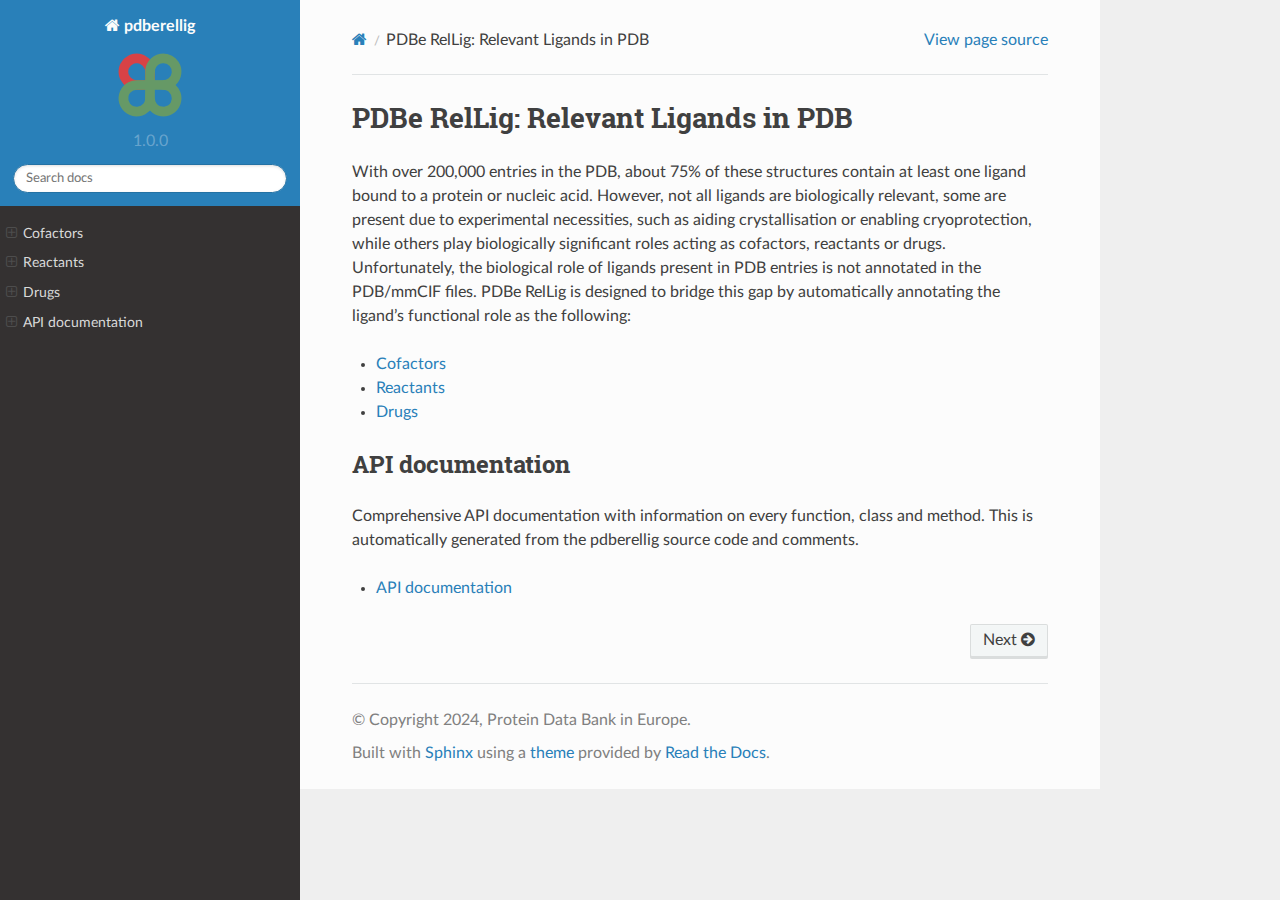
==== commit edae7fd7: "deploy: 53b63bc009f4bd31fee8f643187453dc118ac5a6" ====
--- a/index.html
+++ b/index.html
@@ -4,7 +4,7 @@
   <meta charset="utf-8" /><meta name="generator" content="Docutils 0.18.1: http://docutils.sourceforge.net/" />
 
   <meta name="viewport" content="width=device-width, initial-scale=1.0" />
-  <title>PDBe RelLig: Relevant Ligands in PDB &mdash; pdberellig 0.1.1 documentation</title>
+  <title>PDBe RelLig: Relevant Ligands in PDB &mdash; pdberellig 1.0.0 documentation</title>
       <link rel="stylesheet" href="_static/pygments.css" type="text/css" />
       <link rel="stylesheet" href="_static/css/theme.css" type="text/css" />
       <link rel="stylesheet" href="_static/css/styles.css" type="text/css" />
@@ -14,7 +14,7 @@
   
         <script src="_static/jquery.js?v=5d32c60e"></script>
         <script src="_static/_sphinx_javascript_frameworks_compat.js?v=2cd50e6c"></script>
-        <script src="_static/documentation_options.js?v=a58bc63e"></script>
+        <script src="_static/documentation_options.js?v=8d563738"></script>
         <script src="_static/doctools.js?v=9a2dae69"></script>
         <script src="_static/sphinx_highlight.js?v=dc90522c"></script>
     <script src="_static/js/theme.js"></script>
@@ -36,7 +36,7 @@
               <img src="_static/logo.png" class="logo" alt="Logo"/>
           </a>
               <div class="version">
-                0.1.1
+                1.0.0
               </div>
 <div role="search">
   <form id="rtd-search-form" class="wy-form" action="search.html" method="get">
@@ -67,13 +67,31 @@
 <ul>
 <li class="toctree-l1"><a class="reference internal" href="api.html">API documentation</a><ul>
 <li class="toctree-l2"><a class="reference internal" href="pdberellig.core.html">core</a><ul>
-<li class="toctree-l3"><a class="reference internal" href="pdberellig.core.html#pdberellig-core-cofactors">pdberellig.core.cofactors</a></li>
-<li class="toctree-l3"><a class="reference internal" href="pdberellig.core.html#pdberellig-core-reactants">pdberellig.core.reactants</a></li>
-<li class="toctree-l3"><a class="reference internal" href="pdberellig.core.html#pdberellig-core-drugs">pdberellig.core.drugs</a></li>
+<li class="toctree-l3"><a class="reference internal" href="pdberellig.core.html#module-pdberellig.core.cofactors">pdberellig.core.cofactors</a><ul>
+<li class="toctree-l4"><a class="reference internal" href="pdberellig.core.html#pdberellig.core.cofactors.Cofactors"><code class="docutils literal notranslate"><span class="pre">Cofactors</span></code></a></li>
+</ul>
+</li>
+<li class="toctree-l3"><a class="reference internal" href="pdberellig.core.html#module-pdberellig.core.reactants">pdberellig.core.reactants</a><ul>
+<li class="toctree-l4"><a class="reference internal" href="pdberellig.core.html#pdberellig.core.reactants.Reactants"><code class="docutils literal notranslate"><span class="pre">Reactants</span></code></a></li>
+</ul>
+</li>
+<li class="toctree-l3"><a class="reference internal" href="pdberellig.core.html#module-pdberellig.core.drugs">pdberellig.core.drugs</a><ul>
+<li class="toctree-l4"><a class="reference internal" href="pdberellig.core.html#pdberellig.core.drugs.Drugs"><code class="docutils literal notranslate"><span class="pre">Drugs</span></code></a></li>
+</ul>
+</li>
 </ul>
 </li>
 <li class="toctree-l2"><a class="reference internal" href="pdberellig.helpers.html">helpers</a><ul>
-<li class="toctree-l3"><a class="reference internal" href="pdberellig.helpers.html#pdberellig-helpers-utils">pdberellig.helpers.utils</a></li>
+<li class="toctree-l3"><a class="reference internal" href="pdberellig.helpers.html#module-pdberellig.helpers.utils">pdberellig.helpers.utils</a><ul>
+<li class="toctree-l4"><a class="reference internal" href="pdberellig.helpers.html#pdberellig.helpers.utils.download_chebi"><code class="docutils literal notranslate"><span class="pre">download_chebi()</span></code></a></li>
+<li class="toctree-l4"><a class="reference internal" href="pdberellig.helpers.html#pdberellig.helpers.utils.get_ids_to_process_from_file"><code class="docutils literal notranslate"><span class="pre">get_ids_to_process_from_file()</span></code></a></li>
+<li class="toctree-l4"><a class="reference internal" href="pdberellig.helpers.html#pdberellig.helpers.utils.get_ligand_intx_chains"><code class="docutils literal notranslate"><span class="pre">get_ligand_intx_chains()</span></code></a></li>
+<li class="toctree-l4"><a class="reference internal" href="pdberellig.helpers.html#pdberellig.helpers.utils.init_rdkit_templates"><code class="docutils literal notranslate"><span class="pre">init_rdkit_templates()</span></code></a></li>
+<li class="toctree-l4"><a class="reference internal" href="pdberellig.helpers.html#pdberellig.helpers.utils.parse_ligand"><code class="docutils literal notranslate"><span class="pre">parse_ligand()</span></code></a></li>
+<li class="toctree-l4"><a class="reference internal" href="pdberellig.helpers.html#pdberellig.helpers.utils.setup_log"><code class="docutils literal notranslate"><span class="pre">setup_log()</span></code></a></li>
+<li class="toctree-l4"><a class="reference internal" href="pdberellig.helpers.html#pdberellig.helpers.utils.sparql_to_df"><code class="docutils literal notranslate"><span class="pre">sparql_to_df()</span></code></a></li>
+</ul>
+</li>
 <li class="toctree-l3"><a class="reference internal" href="pdberellig.helpers.html#module-pdberellig.helpers.file_utils">pdberellig.helpers.file_utils</a><ul>
 <li class="toctree-l4"><a class="reference internal" href="pdberellig.helpers.html#pdberellig.helpers.file_utils.get_chebi_iterator"><code class="docutils literal notranslate"><span class="pre">get_chebi_iterator()</span></code></a></li>
 <li class="toctree-l4"><a class="reference internal" href="pdberellig.helpers.html#pdberellig.helpers.file_utils.get_cif_path"><code class="docutils literal notranslate"><span class="pre">get_cif_path()</span></code></a></li>
